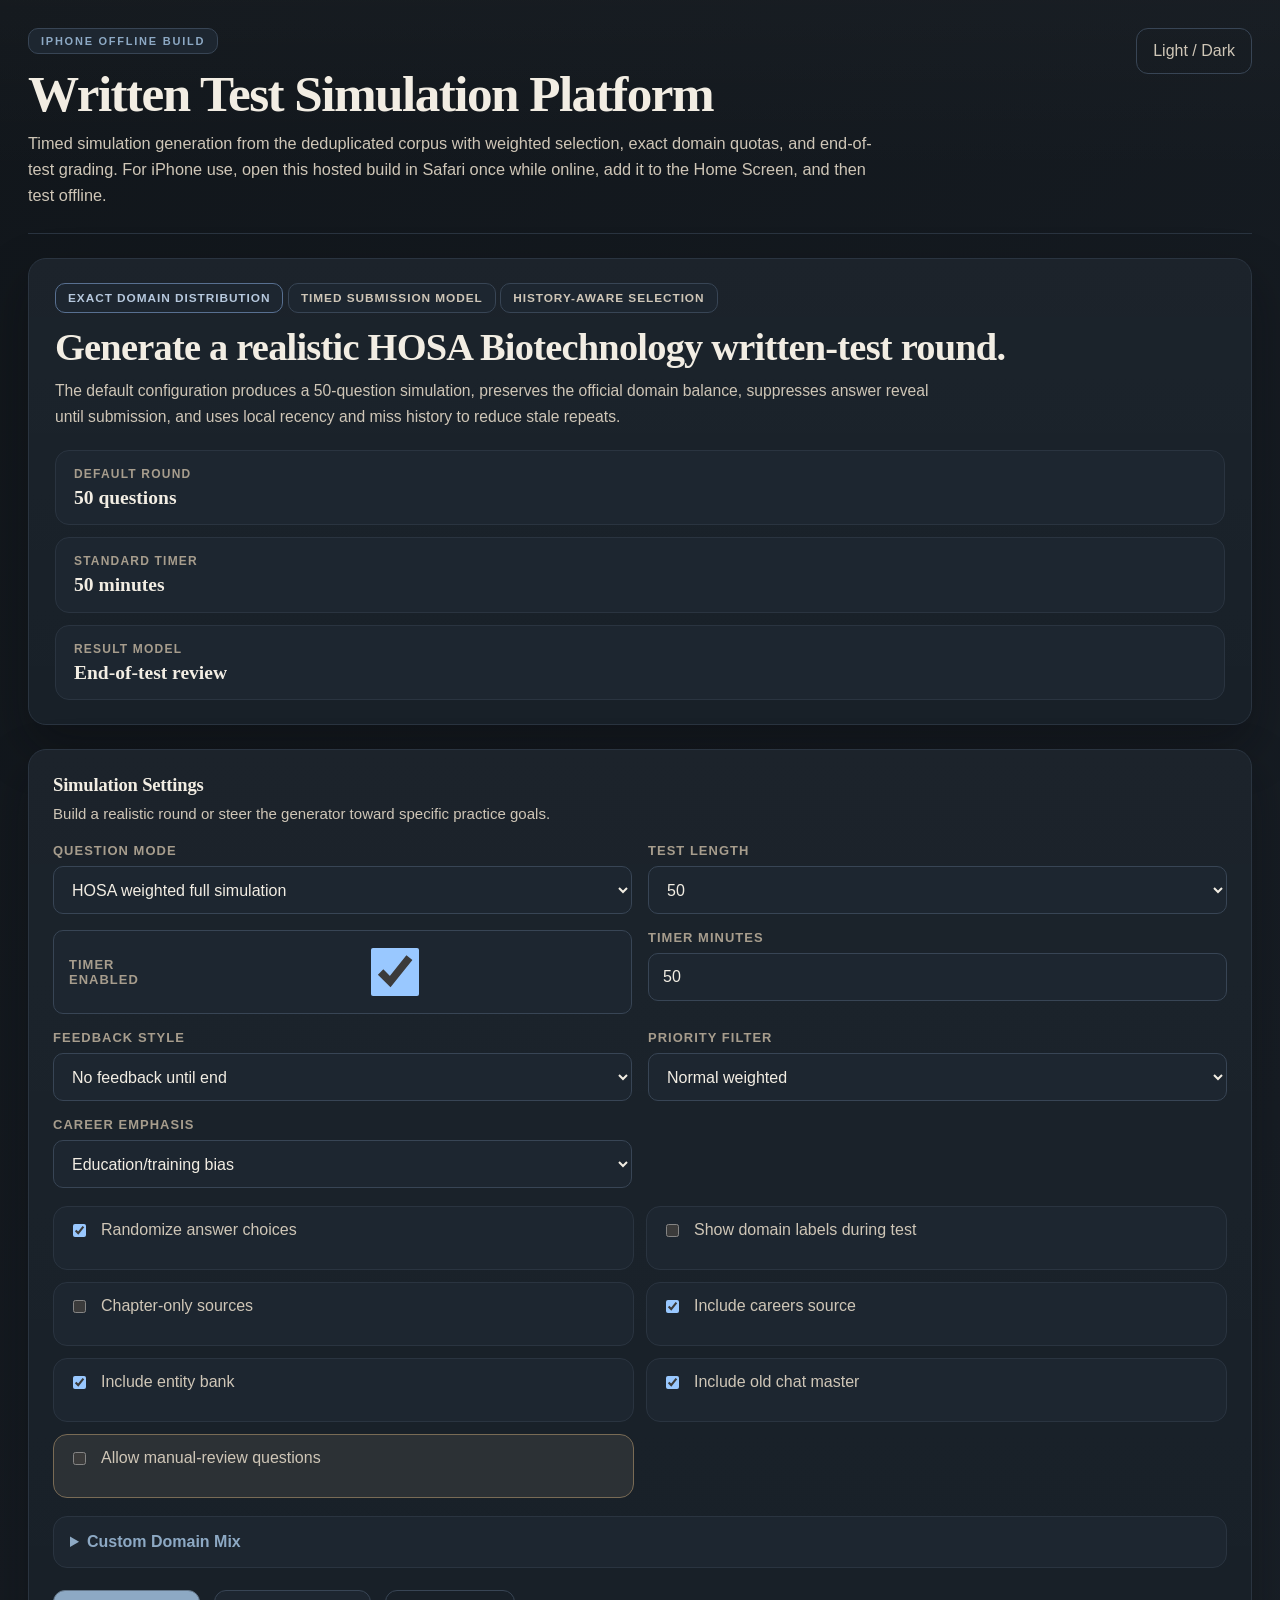
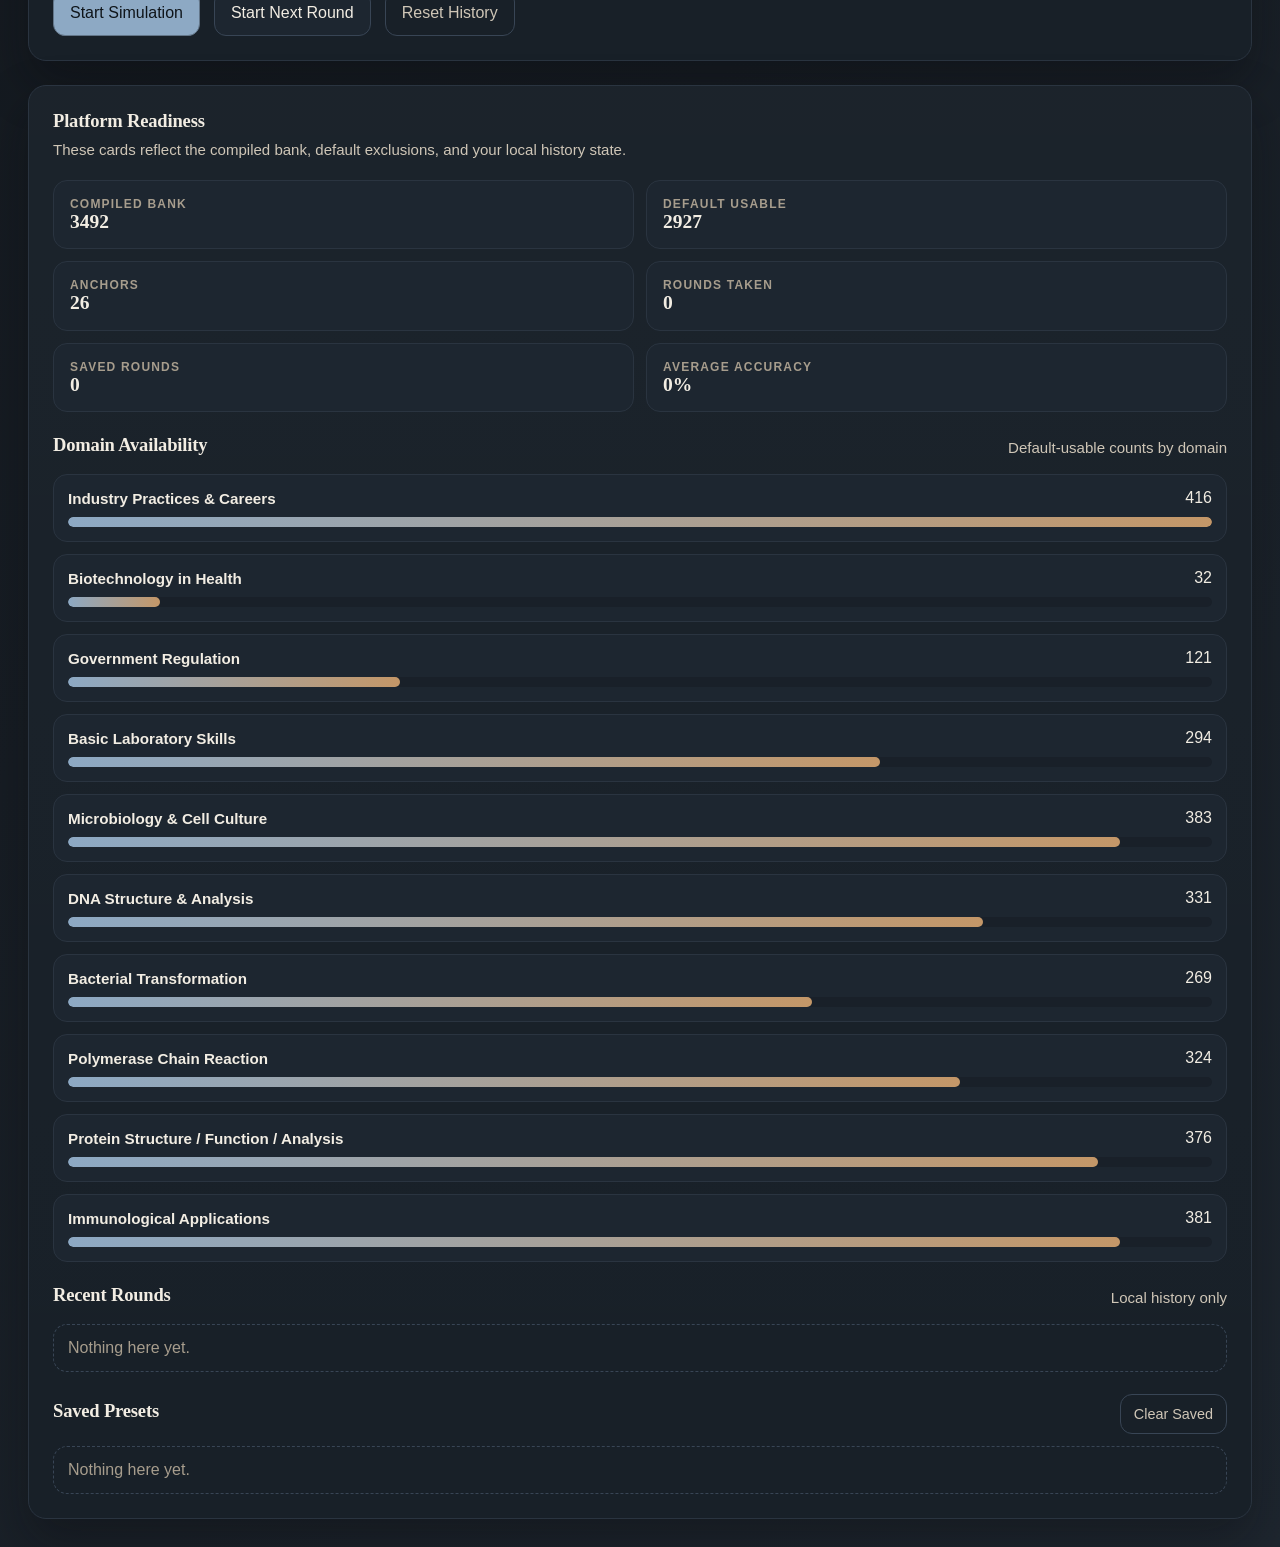
==== index.html @ 0fb9fa82 "Add files via upload" ====
<!DOCTYPE html>
<html lang="en">
<head>
  <meta charset="UTF-8">
  <meta name="viewport" content="width=device-width, initial-scale=1.0">
  <title>HOSA Biotechnology Simulation Platform</title>
  <meta name="theme-color" content="#355778">
  <meta name="apple-mobile-web-app-capable" content="yes">
  <meta name="apple-mobile-web-app-status-bar-style" content="default">
  <meta name="apple-mobile-web-app-title" content="HOSA Biotech">
  <meta name="mobile-web-app-capable" content="yes">
  <link rel="manifest" href="manifest.webmanifest">
  <link rel="apple-touch-icon" sizes="180x180" href="icons/apple-touch-icon-180.png">
  <link rel="icon" type="image/png" sizes="192x192" href="icons/icon-192.png">
  <link rel="stylesheet" href="styles.css">
</head>
<body class="theme-dark">
  <div class="app-shell">
    <header class="topbar">
      <div class="brand-block">
        <span class="eyebrow">iPhone Offline Build</span>
        <h1>Written Test Simulation Platform</h1>
        <p>Timed simulation generation from the deduplicated corpus with weighted selection, exact domain quotas, and end-of-test grading. For iPhone use, open this hosted build in Safari once while online, add it to the Home Screen, and then test offline.</p>
      </div>
      <div class="topbar-actions">
        <button id="themeToggle" class="ghost-button" type="button">Light / Dark</button>
      </div>
    </header>

    <main class="main-layout">
      <section id="setupView" class="view active">
        <div class="hero-band panel">
          <div class="hero-band-main">
            <div class="hero-copy">
              <div>
                <span class="chip chip-primary">Exact Domain Distribution</span>
                <span class="chip chip-secondary">Timed Submission Model</span>
                <span class="chip chip-secondary">History-Aware Selection</span>
              </div>
              <h2>Generate a realistic HOSA Biotechnology written-test round.</h2>
              <p>The default configuration produces a 50-question simulation, preserves the official domain balance, suppresses answer reveal until submission, and uses local recency and miss history to reduce stale repeats.</p>
            </div>

            <div class="hero-summary">
              <div class="hero-summary-card">
                <span class="label">Default round</span>
                <strong>50 questions</strong>
              </div>
              <div class="hero-summary-card">
                <span class="label">Standard timer</span>
                <strong>50 minutes</strong>
              </div>
              <div class="hero-summary-card">
                <span class="label">Result model</span>
                <strong>End-of-test review</strong>
              </div>
            </div>
          </div>
        </div>

        <div class="setup-grid">
          <section class="panel settings-panel">
            <div class="panel-head">
              <h3>Simulation Settings</h3>
              <p>Build a realistic round or steer the generator toward specific practice goals.</p>
            </div>

            <div class="form-grid">
              <label class="field">
                <span>Question Mode</span>
                <select id="modeSelect">
                  <option value="hosa_weighted_full_simulation">HOSA weighted full simulation</option>
                  <option value="high_yield_only">High-yield only</option>
                  <option value="fresh_questions_only">Fresh questions only</option>
                  <option value="missed_questions">Missed questions</option>
                  <option value="weak_domains">Weak domains</option>
                  <option value="custom_domain_mix">Custom domain mix</option>
                  <option value="untimed_review_mode">Untimed review mode</option>
                </select>
              </label>

              <label class="field">
                <span>Test Length</span>
                <select id="lengthSelect">
                  <option value="25">25</option>
                  <option value="50" selected>50</option>
                  <option value="75">75</option>
                  <option value="100">100</option>
                  <option value="custom">Custom</option>
                </select>
              </label>

              <label class="field hidden" id="customLengthField">
                <span>Custom Question Count</span>
                <input id="customLengthInput" type="number" min="5" max="200" value="60">
              </label>

              <label class="field toggle-field">
                <span>Timer Enabled</span>
                <input id="timerEnabledToggle" type="checkbox" checked>
              </label>

              <label class="field">
                <span>Timer Minutes</span>
                <input id="timerMinutesInput" type="number" min="1" max="240" value="50">
              </label>

              <label class="field">
                <span>Feedback Style</span>
                <select id="feedbackModeSelect">
                  <option value="deferred_end_only" selected>No feedback until end</option>
                  <option value="immediate_review">Show answer immediately</option>
                </select>
              </label>

              <label class="field">
                <span>Priority Filter</span>
                <select id="priorityModeSelect">
                  <option value="normal_weighted" selected>Normal weighted</option>
                  <option value="gold_high_only">Gold / high-yield only</option>
                  <option value="exclude_low">Exclude low priority</option>
                  <option value="include_low">Include low priority</option>
                </select>
              </label>

              <label class="field">
                <span>Career Emphasis</span>
                <select id="careerBiasSelect">
                  <option value="education_training_bias" selected>Education/training bias</option>
                  <option value="technician_task_bias">Technician-task bias</option>
                  <option value="normal">Normal</option>
                  <option value="exclude_careers">Exclude careers source</option>
                </select>
              </label>
            </div>

            <div class="toggle-grid">
              <label class="toggle-card">
                <input id="answerRandomizationToggle" type="checkbox" checked>
                <span>Randomize answer choices</span>
              </label>
              <label class="toggle-card">
                <input id="showDomainToggle" type="checkbox">
                <span>Show domain labels during test</span>
              </label>
              <label class="toggle-card">
                <input id="chapterOnlyToggle" type="checkbox">
                <span>Chapter-only sources</span>
              </label>
              <label class="toggle-card">
                <input id="includeCareersToggle" type="checkbox" checked>
                <span>Include careers source</span>
              </label>
              <label class="toggle-card">
                <input id="includeEntityToggle" type="checkbox" checked>
                <span>Include entity bank</span>
              </label>
              <label class="toggle-card">
                <input id="includeOldChatToggle" type="checkbox" checked>
                <span>Include old chat master</span>
              </label>
              <label class="toggle-card warning-toggle">
                <input id="includeManualReviewToggle" type="checkbox">
                <span>Allow manual-review questions</span>
              </label>
            </div>

            <details class="custom-domain-panel" id="customDomainPanel">
              <summary>Custom Domain Mix</summary>
              <p>When custom domain mix is selected, these counts must sum to the chosen test length.</p>
              <div class="custom-domain-grid" id="customDomainGrid"></div>
            </details>

            <div id="setupWarnings" class="inline-warnings hidden"></div>

            <div class="action-row">
              <button id="startSimulationBtn" class="primary-button" type="button">Start Simulation</button>
              <button id="startNextRoundBtn" class="secondary-button" type="button">Start Next Round</button>
              <button id="resetHistoryBtn" class="ghost-button" type="button">Reset History</button>
            </div>
          </section>

          <section class="panel insights-panel">
            <div class="panel-head">
              <h3>Platform Readiness</h3>
              <p>These cards reflect the compiled bank, default exclusions, and your local history state.</p>
            </div>

            <div class="stats-grid" id="overviewStats"></div>

            <div class="panel-subsection">
              <div class="subsection-head">
                <h4>Domain Availability</h4>
                <span id="domainAvailabilityCaption" class="caption"></span>
              </div>
              <div id="domainBars" class="domain-bars"></div>
            </div>

            <div class="panel-subsection">
              <div class="subsection-head">
                <h4>Recent Rounds</h4>
                <span class="caption">Local history only</span>
              </div>
              <div id="recentRoundsList" class="stack-list muted-empty"></div>
            </div>

            <div class="panel-subsection">
              <div class="subsection-head">
                <h4>Saved Presets</h4>
                <div class="subsection-actions">
                  <button id="clearSavedRoundsBtn" class="ghost-button small-button" type="button">Clear Saved</button>
                </div>
              </div>
              <div id="savedRoundsList" class="stack-list muted-empty"></div>
            </div>
          </section>
        </div>
      </section>

      <section id="testView" class="view hidden">
        <div id="testLayout" class="test-layout">
          <aside id="navigatorPanel" class="panel navigator-panel">
            <div class="navigator-head">
              <span id="testModeChip" class="chip chip-primary">Simulation</span>
              <h3 id="roundTitle">Round</h3>
              <p id="roundMeta" class="muted-text"></p>
            </div>

            <div class="stat-tiles">
              <div class="stat-tile">
                <span class="tile-label">Progress</span>
                <strong id="progressCount">0 / 0</strong>
              </div>
              <div class="stat-tile">
                <span class="tile-label">Answered</span>
                <strong id="answeredCount">0</strong>
              </div>
              <div class="stat-tile">
                <span class="tile-label">Flagged</span>
                <strong id="flaggedCount">0</strong>
              </div>
              <div class="stat-tile">
                <span class="tile-label">Timer</span>
                <strong id="timerDisplay">--:--</strong>
              </div>
            </div>

            <div class="progress-track">
              <div id="progressFill" class="progress-fill"></div>
            </div>

            <div id="generationWarnings" class="inline-warnings hidden"></div>

            <div id="questionGrid" class="question-grid"></div>

            <div class="action-column">
              <button id="submitTestBtn" class="primary-button" type="button">Submit Test</button>
              <button id="abandonTestBtn" class="ghost-button" type="button">Return to Setup</button>
            </div>
          </aside>

          <section class="question-stage">
            <div class="panel stage-head">
              <div class="stage-head-left">
                <span id="questionCounterChip" class="chip chip-secondary">Question 1</span>
                <span id="domainChip" class="chip chip-muted hidden">Domain</span>
                <span id="priorityChip" class="chip chip-muted">Priority</span>
              </div>
              <div class="stage-head-right">
                <span id="sourceChip" class="chip chip-muted">Source</span>
                <button id="toggleNavigatorBtn" class="ghost-button small-button" type="button">Hide Navigation</button>
              </div>
            </div>

            <div class="panel question-card">
              <div class="question-card-head">
                <h2 id="questionText">Question text</h2>
                <button id="flagQuestionBtn" class="ghost-button small-button" type="button">Flag for Review</button>
              </div>
              <div id="questionMetaLine" class="question-meta-line"></div>
              <div id="choiceList" class="choice-list"></div>
              <div id="immediateFeedbackBox" class="feedback-box hidden"></div>
            </div>

            <div class="panel stage-footer">
              <div class="footer-left">
                <button id="previousQuestionBtn" class="secondary-button" type="button">Previous</button>
                <button id="nextQuestionBtn" class="secondary-button" type="button">Next</button>
              </div>
              <div class="footer-right">
                <button id="jumpUnansweredBtn" class="ghost-button" type="button">Jump to Unanswered</button>
              </div>
            </div>
          </section>
        </div>
      </section>

      <section id="resultsView" class="view hidden">
        <div class="panel results-hero">
          <div class="results-hero-left">
            <span id="resultsModeChip" class="chip chip-primary">Results</span>
            <h2 id="resultsHeadline">Simulation Complete</h2>
            <p id="resultsSummaryText" class="muted-text"></p>
          </div>
          <div class="results-score-block">
            <div class="score-ring">
              <strong id="scorePercent">0%</strong>
              <span id="scoreRaw">0 / 0</span>
            </div>
          </div>
        </div>

        <div class="results-grid">
          <section class="panel">
            <div class="panel-head">
              <h3>Performance Snapshot</h3>
            </div>
            <div class="stats-grid" id="resultsStats"></div>
          </section>

          <section class="panel">
            <div class="panel-head">
              <h3>Domain Performance</h3>
            </div>
            <div id="resultsDomainBars" class="domain-bars"></div>
          </section>
        </div>

        <section class="panel action-panel">
          <div class="action-row">
            <button id="retryMissedBtn" class="primary-button" type="button">Retry Missed Questions</button>
            <button id="newSimulationBtn" class="secondary-button" type="button">Generate New Test</button>
            <button id="saveRoundBtn" class="secondary-button" type="button">Save This Round</button>
            <button id="exportJsonBtn" class="ghost-button" type="button">Export JSON</button>
            <button id="exportTextBtn" class="ghost-button" type="button">Export Text</button>
          </div>
        </section>

        <section class="panel">
          <div class="panel-head">
            <h3>Review</h3>
            <p>Missed, flagged, and source-backed explanations are shown only after submission.</p>
          </div>
          <div id="reviewList" class="review-list"></div>
        </section>
      </section>
    </main>
  </div>

  <script src="question_bank_compiled.js"></script>
  <script src="question_loader.js"></script>
  <script src="app.js"></script>
</body>
</html>
---- styles.css ----
:root {
  color-scheme: dark;
  --font-ui: "Trebuchet MS", "Segoe UI", Tahoma, sans-serif;
  --font-heading: "Iowan Old Style", "Palatino Linotype", "Book Antiqua", Georgia, serif;
  --bg-0: #11161b;
  --bg-1: #171d24;
  --bg-2: #1e262f;
  --panel: #182028;
  --panel-alt: #1d2630;
  --panel-strong: #12181f;
  --line-soft: #2a3440;
  --line-med: #384555;
  --line-strong: #587091;
  --text-main: #f2ede3;
  --text-soft: #cfc6b7;
  --text-muted: #a79d8d;
  --text-faint: #7f7880;
  --accent: #8da9c4;
  --accent-2: #b6c8dd;
  --accent-3: #c49768;
  --success: #8ead90;
  --warning: #c8a16a;
  --danger: #c68484;
  --shadow: 0 22px 48px rgba(8, 10, 13, 0.34);
  --radius-lg: 18px;
  --radius-md: 14px;
  --radius-sm: 10px;
}

body.theme-light {
  color-scheme: light;
  --bg-0: #ece6da;
  --bg-1: #f5f0e6;
  --bg-2: #ddd3c4;
  --panel: #fbf7f0;
  --panel-alt: #f1ebdf;
  --panel-strong: #ffffff;
  --line-soft: #d3c6b6;
  --line-med: #bea88f;
  --line-strong: #6c86a4;
  --text-main: #1c2229;
  --text-soft: #514a44;
  --text-muted: #70675f;
  --text-faint: #8c8479;
  --accent: #355778;
  --accent-2: #58779b;
  --accent-3: #8b5d34;
  --success: #527458;
  --warning: #9b692f;
  --danger: #975050;
  --shadow: 0 18px 34px rgba(57, 44, 28, 0.08);
}

* {
  box-sizing: border-box;
}

html,
body {
  margin: 0;
  min-height: 100%;
}

body {
  min-height: 100vh;
  font-family: var(--font-ui);
  color: var(--text-main);
  background:
    linear-gradient(180deg, rgba(255, 255, 255, 0.02), transparent 180px),
    linear-gradient(135deg, var(--bg-0) 0%, var(--bg-1) 54%, var(--bg-2) 100%);
}

h1,
h2,
h3,
h4 {
  font-family: var(--font-heading);
  font-weight: 700;
}

button,
input,
select,
textarea {
  font: inherit;
}

button {
  cursor: pointer;
}

button:focus-visible,
input:focus-visible,
select:focus-visible,
summary:focus-visible {
  outline: 2px solid var(--accent);
  outline-offset: 2px;
}

.app-shell {
  max-width: 1660px;
  min-height: 100vh;
  margin: 0 auto;
  padding: 28px;
}

.topbar,
.main-layout {
  position: relative;
}

.topbar {
  display: flex;
  justify-content: space-between;
  gap: 24px;
  align-items: flex-start;
  padding-bottom: 24px;
  margin-bottom: 24px;
  border-bottom: 1px solid var(--line-soft);
}

.brand-block {
  max-width: 940px;
}

.eyebrow {
  display: inline-flex;
  align-items: center;
  padding: 6px 12px;
  border-radius: 10px;
  border: 1px solid var(--line-med);
  background: var(--panel-alt);
  color: var(--accent);
  font-size: 11px;
  font-weight: 700;
  letter-spacing: 0.16em;
  text-transform: uppercase;
}

.topbar h1 {
  margin: 14px 0 10px;
  font-size: clamp(2.2rem, 4vw, 3.4rem);
  letter-spacing: -0.03em;
  line-height: 1.02;
}

.topbar p {
  max-width: 860px;
  margin: 0;
  color: var(--text-soft);
  font-size: 1.02rem;
  line-height: 1.6;
}

.topbar-actions {
  display: flex;
  align-items: flex-start;
  gap: 12px;
}

.main-layout {
  display: block;
}

.view.hidden {
  display: none;
}

.panel {
  background: linear-gradient(180deg, rgba(255, 255, 255, 0.015), rgba(255, 255, 255, 0)),
    var(--panel);
  border: 1px solid var(--line-soft);
  border-radius: var(--radius-lg);
  box-shadow: var(--shadow);
}

.hero-band {
  padding: 24px 26px;
  margin-bottom: 24px;
}

.hero-band-main {
  display: grid;
  grid-template-columns: minmax(0, 1.4fr) minmax(260px, 0.8fr);
  gap: 20px;
  align-items: stretch;
}

.hero-copy h2 {
  margin: 14px 0 10px;
  font-size: clamp(1.75rem, 3vw, 2.5rem);
  line-height: 1.08;
  letter-spacing: -0.02em;
}

.hero-copy p,
.panel-head p,
.muted-text,
.caption,
.question-meta-line,
.review-meta,
.review-block {
  color: var(--text-soft);
}

.hero-copy p {
  margin: 0;
  max-width: 880px;
  font-size: 0.98rem;
  line-height: 1.65;
}

.hero-summary {
  display: grid;
  gap: 12px;
}

.hero-summary-card {
  display: grid;
  gap: 6px;
  align-content: center;
  padding: 16px 18px;
  border: 1px solid var(--line-soft);
  border-radius: var(--radius-md);
  background: var(--panel-alt);
}

.hero-summary-card .label,
.stat-card .label,
.stat-tile .tile-label {
  display: block;
  font-size: 0.75rem;
  font-weight: 700;
  letter-spacing: 0.1em;
  text-transform: uppercase;
  color: var(--text-muted);
}

.hero-summary-card strong,
.stat-card strong,
.stat-tile strong {
  display: block;
  font-family: var(--font-heading);
  font-size: 1.22rem;
  line-height: 1.1;
}

.setup-grid,
.results-grid {
  display: grid;
  grid-template-columns: minmax(0, 1.15fr) minmax(0, 0.85fr);
  gap: 24px;
}

.settings-panel,
.insights-panel,
.action-panel,
.navigator-panel,
.question-stage,
.results-hero {
  padding: 24px;
}

.panel-head {
  margin-bottom: 18px;
}

.panel-head h3,
.subsection-head h4 {
  margin: 0 0 6px;
  font-size: 1.16rem;
  letter-spacing: -0.01em;
}

.panel-head p,
.subsection-head .caption {
  margin: 0;
  font-size: 0.94rem;
  line-height: 1.55;
}

.form-grid {
  display: grid;
  grid-template-columns: repeat(2, minmax(0, 1fr));
  gap: 16px;
}

.field {
  display: flex;
  flex-direction: column;
  gap: 8px;
}

.field span {
  font-size: 0.81rem;
  font-weight: 700;
  letter-spacing: 0.08em;
  text-transform: uppercase;
  color: var(--text-muted);
}

.field input,
.field select,
.custom-domain-grid input {
  width: 100%;
  min-height: 48px;
  padding: 12px 14px;
  border-radius: var(--radius-sm);
  border: 1px solid var(--line-med);
  background: var(--panel-alt);
  color: var(--text-main);
}

.toggle-field {
  flex-direction: row;
  justify-content: space-between;
  align-items: center;
  padding: 14px 15px;
  border-radius: var(--radius-sm);
  border: 1px solid var(--line-med);
  background: var(--panel-alt);
}

.toggle-grid {
  display: grid;
  grid-template-columns: repeat(2, minmax(0, 1fr));
  gap: 12px;
  margin-top: 18px;
}

.toggle-card {
  display: flex;
  gap: 12px;
  align-items: flex-start;
  min-height: 64px;
  padding: 14px 15px;
  border-radius: var(--radius-md);
  border: 1px solid var(--line-soft);
  background: var(--panel-alt);
  color: var(--text-soft);
}

.warning-toggle {
  border-color: color-mix(in srgb, var(--warning) 50%, var(--line-soft));
  background: color-mix(in srgb, var(--warning) 9%, var(--panel-alt));
}

.custom-domain-panel {
  margin-top: 18px;
  padding: 16px;
  border-radius: var(--radius-md);
  border: 1px solid var(--line-soft);
  background: var(--panel-alt);
}

.custom-domain-panel summary {
  cursor: pointer;
  font-weight: 700;
  color: var(--accent);
}

.custom-domain-panel p {
  margin: 12px 0 16px;
  color: var(--text-soft);
}

.custom-domain-grid {
  display: grid;
  grid-template-columns: repeat(2, minmax(0, 1fr));
  gap: 12px;
}

.custom-domain-input {
  display: flex;
  flex-direction: column;
  gap: 8px;
}

.custom-domain-input label {
  font-size: 0.82rem;
  font-weight: 700;
  letter-spacing: 0.06em;
  text-transform: uppercase;
  color: var(--text-muted);
}

.hidden {
  display: none !important;
}

.action-row,
.subsection-actions,
.footer-left,
.footer-right {
  display: flex;
  flex-wrap: wrap;
  align-items: center;
  gap: 14px;
}

.action-row {
  margin-top: 22px;
}

.primary-button,
.secondary-button,
.ghost-button {
  min-height: 46px;
  padding: 12px 16px;
  border-radius: 12px;
  border: 1px solid transparent;
  transition: background 140ms ease, border-color 140ms ease, color 140ms ease, transform 140ms ease;
}

.primary-button:hover,
.secondary-button:hover,
.ghost-button:hover {
  transform: translateY(-1px);
}

.primary-button {
  background: var(--accent);
  color: #0f151a;
  border-color: color-mix(in srgb, var(--accent) 70%, black);
}

.secondary-button {
  background: var(--panel-alt);
  color: var(--text-main);
  border-color: var(--line-med);
}

.ghost-button {
  background: transparent;
  color: var(--text-soft);
  border-color: var(--line-med);
}

.small-button {
  min-height: 40px;
  padding: 9px 13px;
  font-size: 0.9rem;
}

.chip {
  display: inline-flex;
  align-items: center;
  gap: 8px;
  padding: 7px 12px;
  border-radius: 10px;
  border: 1px solid var(--line-med);
  background: var(--panel-alt);
  font-size: 0.74rem;
  font-weight: 700;
  letter-spacing: 0.08em;
  text-transform: uppercase;
}

.chip-primary {
  color: var(--accent-2);
  border-color: var(--line-strong);
}

.chip-secondary {
  color: var(--text-soft);
}

.chip-muted {
  color: var(--text-muted);
}

.stats-grid {
  display: grid;
  grid-template-columns: repeat(2, minmax(0, 1fr));
  gap: 12px;
}

.stat-card,
.stat-tile {
  border-radius: var(--radius-md);
  padding: 16px;
  border: 1px solid var(--line-soft);
  background: var(--panel-alt);
}

.panel-subsection {
  margin-top: 22px;
}

.subsection-head {
  display: flex;
  justify-content: space-between;
  gap: 12px;
  align-items: center;
  margin-bottom: 12px;
}

.domain-bars {
  display: grid;
  gap: 12px;
}

.domain-bar {
  padding: 14px;
  border-radius: var(--radius-md);
  border: 1px solid var(--line-soft);
  background: var(--panel-alt);
}

.domain-bar-top {
  display: flex;
  justify-content: space-between;
  gap: 12px;
  align-items: center;
  margin-bottom: 10px;
}

.domain-bar-top strong {
  font-size: 0.95rem;
}

.domain-bar-track,
.progress-track {
  height: 10px;
  border-radius: 999px;
  background: color-mix(in srgb, var(--panel-strong) 70%, var(--line-soft));
  overflow: hidden;
}

.domain-bar-fill,
.progress-fill {
  height: 100%;
  border-radius: 999px;
  background: linear-gradient(90deg, var(--accent), var(--accent-3));
}

.stack-list {
  display: grid;
  gap: 10px;
}

.stack-item {
  padding: 14px;
  border-radius: var(--radius-md);
  border: 1px solid var(--line-soft);
  background: var(--panel-alt);
}

.stack-item strong {
  display: block;
  margin-bottom: 6px;
}

.muted-empty:empty::before {
  content: "Nothing here yet.";
  display: block;
  padding: 14px;
  border-radius: var(--radius-md);
  border: 1px dashed var(--line-med);
  color: var(--text-muted);
}

.test-layout {
  display: grid;
  grid-template-columns: 320px minmax(0, 1fr);
  gap: 22px;
  align-items: start;
}

.test-layout.nav-collapsed {
  grid-template-columns: minmax(0, 1fr);
}

.test-layout.nav-collapsed .navigator-panel {
  display: none;
}

.navigator-panel {
  display: grid;
  gap: 18px;
  align-self: start;
  position: sticky;
  top: 20px;
  max-height: calc(100vh - 40px);
  overflow: auto;
}

.navigator-head h3,
.question-card-head h2,
.results-hero h2 {
  margin: 12px 0 8px;
}

.navigator-head h3 {
  font-size: 1.72rem;
  letter-spacing: -0.02em;
}

.stat-tiles {
  display: grid;
  grid-template-columns: repeat(2, minmax(0, 1fr));
  gap: 12px;
  margin-top: 16px;
}

.progress-track {
  margin: 6px 0 4px;
}

.progress-fill {
  width: 0%;
  transition: width 180ms ease;
}

.question-grid {
  display: grid;
  grid-template-columns: repeat(5, minmax(0, 1fr));
  gap: 10px;
  margin: 0;
}

.grid-button {
  min-height: 46px;
  padding: 10px 0;
  border-radius: 12px;
  border: 1px solid var(--line-soft);
  background: var(--panel-alt);
  color: var(--text-main);
  font-weight: 700;
}

.grid-button.current {
  border-color: var(--line-strong);
  background: color-mix(in srgb, var(--accent) 18%, var(--panel-alt));
}

.grid-button.answered {
  border-color: color-mix(in srgb, var(--success) 45%, var(--line-soft));
  background: color-mix(in srgb, var(--success) 12%, var(--panel-alt));
}

.grid-button.flagged {
  box-shadow: inset 0 0 0 2px color-mix(in srgb, var(--warning) 70%, transparent);
}

.action-column {
  display: grid;
  gap: 12px;
}

.action-column button {
  width: 100%;
}

.question-stage {
  display: grid;
  gap: 14px;
  align-content: start;
  grid-auto-rows: max-content;
  padding: 0;
  background: transparent;
  border: 0;
  box-shadow: none;
}

.stage-head,
.stage-footer,
.question-card {
  padding: 18px 20px;
}

.stage-head,
.stage-footer,
.question-card,
.results-hero {
  background: linear-gradient(180deg, rgba(255, 255, 255, 0.015), rgba(255, 255, 255, 0)),
    var(--panel);
  border: 1px solid var(--line-soft);
  border-radius: var(--radius-lg);
  box-shadow: var(--shadow);
}

.stage-head,
.question-card-head {
  display: flex;
  justify-content: space-between;
  gap: 14px;
  align-items: flex-start;
}

.stage-head {
  align-items: center;
  min-height: 68px;
}

.stage-head-left,
.stage-head-right {
  display: flex;
  gap: 10px;
  flex-wrap: wrap;
  align-items: center;
}

.stage-head-right {
  justify-content: flex-end;
  margin-left: auto;
}

.question-card {
  padding: 22px 22px 20px;
}

.question-card-head {
  align-items: flex-start;
}

.question-card-head .ghost-button {
  flex: 0 0 auto;
  white-space: nowrap;
}

.question-card-head h2 {
  flex: 1 1 auto;
  max-width: none;
  font-size: clamp(1.75rem, 2.8vw, 2.55rem);
  line-height: 1.08;
  letter-spacing: -0.03em;
}

.question-meta-line {
  margin-top: 2px;
  font-size: 0.92rem;
}

.choice-list {
  display: grid;
  gap: 12px;
  margin-top: 18px;
}

.choice-button {
  display: flex;
  gap: 14px;
  align-items: flex-start;
  width: 100%;
  min-height: 74px;
  padding: 16px 18px;
  text-align: left;
  border-radius: 14px;
  border: 1px solid var(--line-soft);
  background: var(--panel-alt);
  color: var(--text-main);
}

.choice-button:hover {
  border-color: var(--line-strong);
  background: color-mix(in srgb, var(--panel-alt) 84%, white);
}

.choice-button.selected {
  border-color: var(--line-strong);
  background: color-mix(in srgb, var(--accent) 15%, var(--panel-alt));
}

.choice-button.correct {
  border-color: color-mix(in srgb, var(--success) 55%, var(--line-soft));
  background: color-mix(in srgb, var(--success) 13%, var(--panel-alt));
}

.choice-button.incorrect {
  border-color: color-mix(in srgb, var(--danger) 55%, var(--line-soft));
  background: color-mix(in srgb, var(--danger) 13%, var(--panel-alt));
}

.choice-badge {
  flex: 0 0 auto;
  width: 38px;
  height: 38px;
  border-radius: 50%;
  display: inline-flex;
  align-items: center;
  justify-content: center;
  border: 1px solid var(--line-med);
  background: color-mix(in srgb, var(--accent) 14%, var(--panel-strong));
  color: var(--accent-2);
  font-family: var(--font-heading);
  font-size: 1.2rem;
  font-weight: 700;
}

.choice-copy {
  font-size: 1.04rem;
  line-height: 1.42;
}

.stage-footer {
  display: flex;
  justify-content: space-between;
  align-items: center;
  gap: 16px;
  flex-wrap: wrap;
}

.footer-right {
  margin-left: auto;
}

.feedback-box {
  margin-top: 18px;
  padding: 16px;
  border-radius: var(--radius-md);
  border: 1px solid var(--line-soft);
  background: var(--panel-alt);
}

.feedback-box.correct {
  border-color: color-mix(in srgb, var(--success) 55%, var(--line-soft));
  background: color-mix(in srgb, var(--success) 10%, var(--panel-alt));
}

.feedback-box.incorrect {
  border-color: color-mix(in srgb, var(--danger) 55%, var(--line-soft));
  background: color-mix(in srgb, var(--danger) 10%, var(--panel-alt));
}

.inline-warnings {
  margin-top: 16px;
  display: grid;
  gap: 10px;
}

.warning-card {
  padding: 12px 14px;
  border-radius: var(--radius-md);
  border: 1px solid color-mix(in srgb, var(--warning) 48%, var(--line-soft));
  background: color-mix(in srgb, var(--warning) 10%, var(--panel-alt));
  color: var(--warning);
}

.results-hero {
  display: flex;
  justify-content: space-between;
  gap: 24px;
  align-items: center;
  margin-bottom: 24px;
}

.results-score-block {
  display: flex;
  justify-content: center;
}

.score-ring {
  width: 156px;
  height: 156px;
  border-radius: 50%;
  border: 8px solid color-mix(in srgb, var(--accent) 26%, var(--line-soft));
  display: flex;
  flex-direction: column;
  justify-content: center;
  align-items: center;
  background: radial-gradient(circle, color-mix(in srgb, var(--accent) 14%, transparent), transparent 72%);
}

.score-ring strong {
  font-family: var(--font-heading);
  font-size: 2.15rem;
}

.score-ring span {
  color: var(--text-soft);
}

.review-list {
  display: grid;
  gap: 14px;
}

.review-card {
  padding: 16px;
  border-radius: var(--radius-md);
  border: 1px solid var(--line-soft);
  background: var(--panel-alt);
}

.review-card-head {
  display: flex;
  justify-content: space-between;
  gap: 12px;
  align-items: flex-start;
  margin-bottom: 10px;
}

.review-card-head h4 {
  margin: 0;
  font-size: 1rem;
}

.review-meta,
.review-block {
  font-size: 0.94rem;
  line-height: 1.6;
}

.review-block strong {
  color: var(--text-main);
}

@media (max-width: 1280px) {
  .hero-band-main,
  .setup-grid,
  .results-grid,
  .test-layout {
    grid-template-columns: 1fr;
  }

  .navigator-panel {
    position: static;
  }
}

@media (max-width: 860px) {
  .app-shell {
    padding: 18px;
  }

  .topbar,
  .results-hero,
  .stage-head,
  .question-card-head {
    flex-direction: column;
  }

  .form-grid,
  .toggle-grid,
  .custom-domain-grid,
  .stats-grid,
  .stat-tiles,
  .hero-summary {
    grid-template-columns: 1fr;
  }

  .question-grid {
    grid-template-columns: repeat(4, minmax(0, 1fr));
  }

  .stage-head-right,
  .footer-right {
    margin-left: 0;
  }

  .question-card-head h2 {
    max-width: none;
    font-size: clamp(1.7rem, 6vw, 2.4rem);
  }
}

@media (max-width: 640px) {
  .app-shell {
    padding: 14px;
  }

  .question-grid {
    grid-template-columns: repeat(3, minmax(0, 1fr));
  }

  .choice-button {
    padding: 16px;
  }

  .choice-copy {
    font-size: 1rem;
  }
}
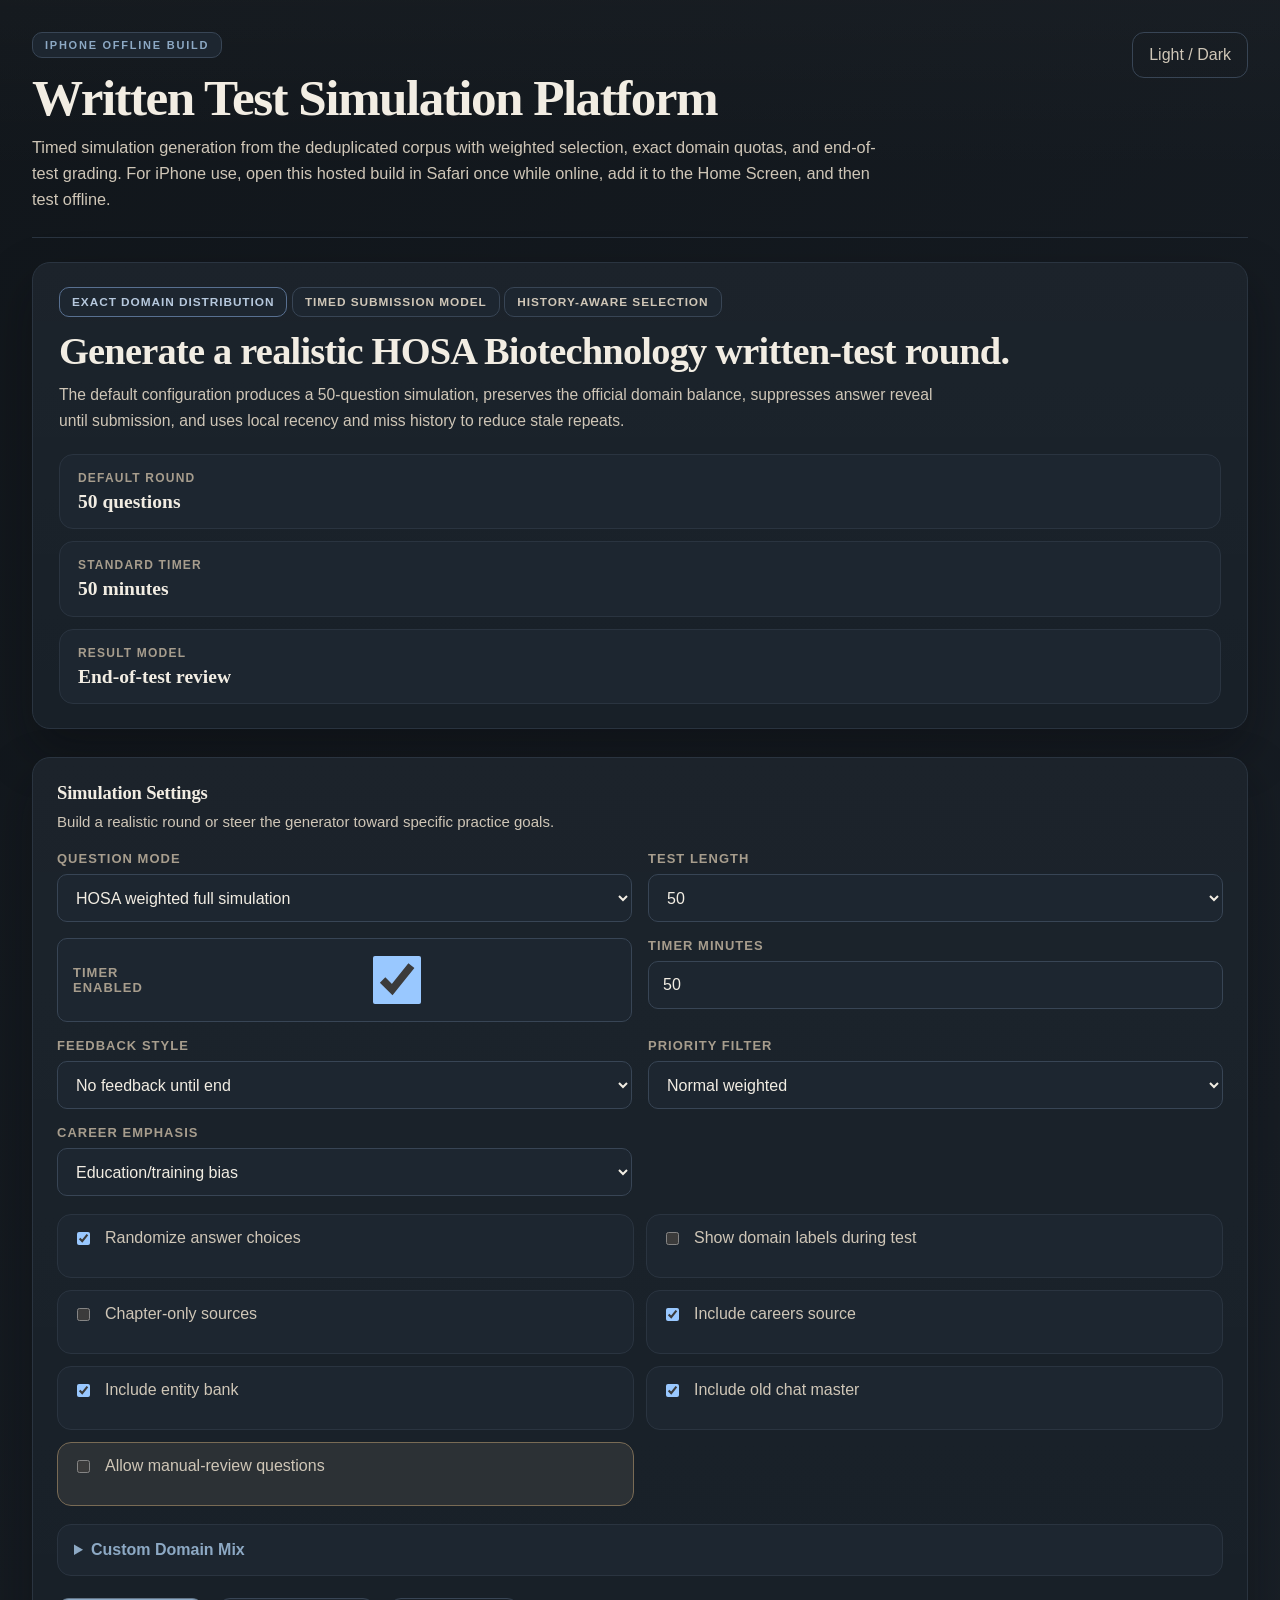
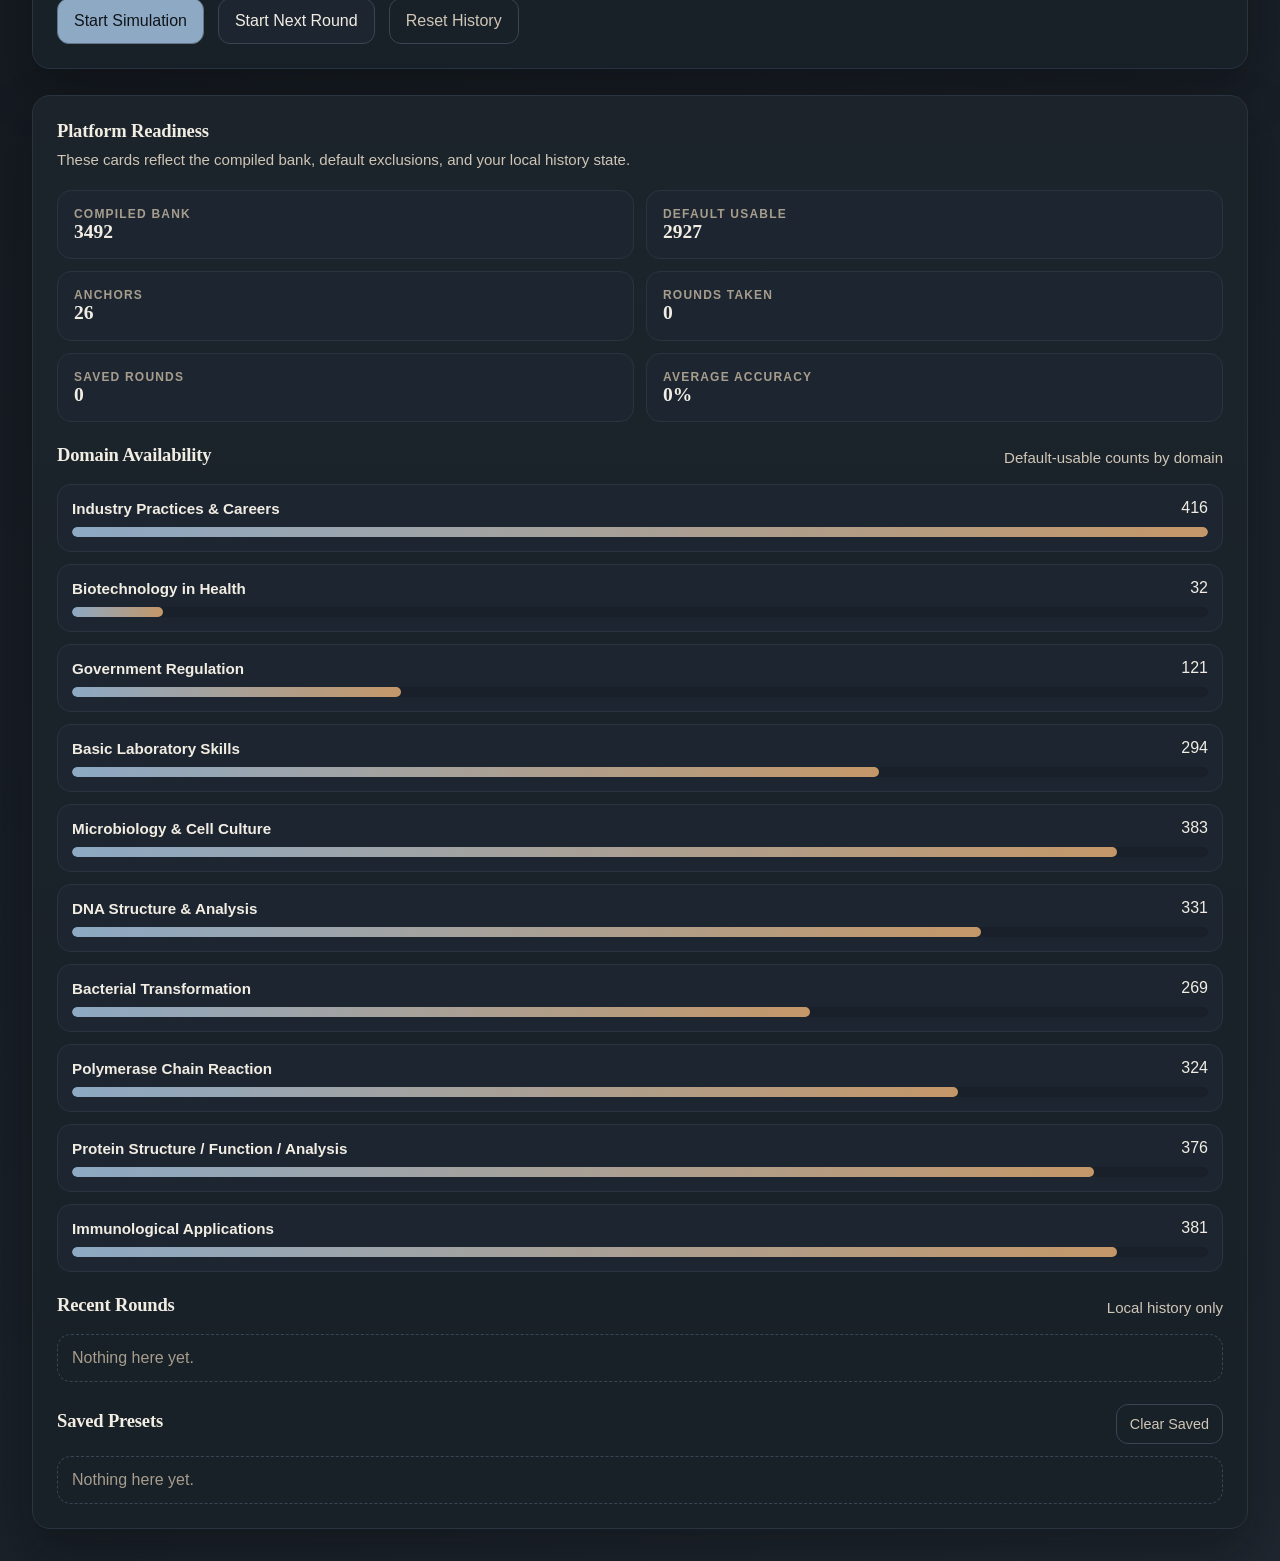
==== commit 45fb7b02: "Add files via upload" ====
--- a/index.html
+++ b/index.html
@@ -275,7 +275,7 @@
             <div class="panel question-card">
               <div class="question-card-head">
                 <h2 id="questionText">Question text</h2>
-                <button id="flagQuestionBtn" class="ghost-button small-button" type="button">Flag for Review</button>
+                <button id="flagQuestionBtn" class="flag-button small-button" type="button">Flag for Review</button>
               </div>
               <div id="questionMetaLine" class="question-meta-line"></div>
               <div id="choiceList" class="choice-list"></div>
@@ -283,11 +283,11 @@
             </div>
 
             <div class="panel stage-footer">
-              <div class="footer-left">
-                <button id="previousQuestionBtn" class="secondary-button" type="button">Previous</button>
-                <button id="nextQuestionBtn" class="secondary-button" type="button">Next</button>
-              </div>
-              <div class="footer-right">
+              <div class="footer-nav-row">
+                <button id="previousQuestionBtn" class="primary-button nav-action-button nav-prev-button" type="button">Previous</button>
+                <button id="nextQuestionBtn" class="primary-button nav-action-button nav-next-button" type="button">Next</button>
+              </div>
+              <div class="footer-utility-row">
                 <button id="jumpUnansweredBtn" class="ghost-button" type="button">Jump to Unanswered</button>
               </div>
             </div>
@@ -347,6 +347,22 @@
     </main>
   </div>
 
+  <div id="submitConfirmModal" class="modal-backdrop hidden" aria-hidden="true">
+    <div class="panel modal-card" role="dialog" aria-modal="true" aria-labelledby="submitConfirmTitle">
+      <div class="modal-head">
+        <h3 id="submitConfirmTitle">Submit Simulation?</h3>
+        <button id="closeSubmitConfirmBtn" class="ghost-button small-button" type="button">Close</button>
+      </div>
+      <p id="submitConfirmSummary" class="muted-text"></p>
+      <div id="submitConfirmCounts" class="modal-count-grid"></div>
+      <div class="modal-actions">
+        <button id="cancelSubmitConfirmBtn" class="ghost-button" type="button">Cancel</button>
+        <button id="jumpFlaggedBtn" class="secondary-button" type="button">Jump to Flagged</button>
+        <button id="confirmSubmitBtn" class="primary-button" type="button">Confirm Submit</button>
+      </div>
+    </div>
+  </div>
+
   <script src="question_bank_compiled.js"></script>
   <script src="question_loader.js"></script>
   <script src="app.js"></script>
--- a/styles.css
+++ b/styles.css
@@ -18,6 +18,8 @@
   --accent: #8da9c4;
   --accent-2: #b6c8dd;
   --accent-3: #c49768;
+  --beige-surface: #d8c3a3;
+  --beige-ink: #21384b;
   --success: #8ead90;
   --warning: #c8a16a;
   --danger: #c68484;
@@ -45,6 +47,8 @@
   --accent: #355778;
   --accent-2: #58779b;
   --accent-3: #8b5d34;
+  --beige-surface: #d5bf9d;
+  --beige-ink: #355778;
   --success: #527458;
   --warning: #9b692f;
   --danger: #975050;
@@ -70,6 +74,10 @@
     linear-gradient(135deg, var(--bg-0) 0%, var(--bg-1) 54%, var(--bg-2) 100%);
 }
 
+body.modal-open {
+  overflow: hidden;
+}
+
 h1,
 h2,
 h3,
@@ -101,7 +109,7 @@
   max-width: 1660px;
   min-height: 100vh;
   margin: 0 auto;
-  padding: 28px;
+  padding: 32px;
 }
 
 .topbar,
@@ -176,7 +184,7 @@
 
 .hero-band {
   padding: 24px 26px;
-  margin-bottom: 24px;
+  margin-bottom: 28px;
 }
 
 .hero-band-main {
@@ -249,7 +257,7 @@
 .results-grid {
   display: grid;
   grid-template-columns: minmax(0, 1.15fr) minmax(0, 0.85fr);
-  gap: 24px;
+  gap: 26px;
 }
 
 .settings-panel,
@@ -412,6 +420,14 @@
   transition: background 140ms ease, border-color 140ms ease, color 140ms ease, transform 140ms ease;
 }
 
+.primary-button:disabled,
+.secondary-button:disabled,
+.ghost-button:disabled {
+  cursor: not-allowed;
+  opacity: 0.5;
+  transform: none;
+}
+
 .primary-button:hover,
 .secondary-button:hover,
 .ghost-button:hover {
@@ -654,7 +670,7 @@
 
 .question-stage {
   display: grid;
-  gap: 14px;
+  gap: 18px;
   align-content: start;
   grid-auto-rows: max-content;
   padding: 0;
@@ -666,7 +682,7 @@
 .stage-head,
 .stage-footer,
 .question-card {
-  padding: 18px 20px;
+  padding: 20px 22px;
 }
 
 .stage-head,
@@ -707,7 +723,7 @@
 }
 
 .question-card {
-  padding: 22px 22px 20px;
+  padding: 26px 24px 22px;
 }
 
 .question-card-head {
@@ -717,6 +733,37 @@
 .question-card-head .ghost-button {
   flex: 0 0 auto;
   white-space: nowrap;
+}
+
+.flag-button {
+  border-radius: 12px;
+  border: 1px solid color-mix(in srgb, var(--line-strong) 60%, var(--line-soft));
+  background: color-mix(in srgb, var(--accent) 28%, var(--panel-alt));
+  color: var(--beige-surface);
+}
+
+.flag-button:hover {
+  background: color-mix(in srgb, var(--accent) 36%, var(--panel-alt));
+  border-color: var(--line-strong);
+}
+
+.flag-button.is-flagged {
+  background: var(--beige-surface);
+  color: var(--beige-ink);
+  border-color: color-mix(in srgb, var(--beige-surface) 70%, var(--line-med));
+}
+
+.flag-button-inner {
+  display: inline-flex;
+  align-items: center;
+  gap: 9px;
+}
+
+.flag-button-icon {
+  width: 17px;
+  height: 17px;
+  display: block;
+  fill: currentColor;
 }
 
 .question-card-head h2 {
@@ -728,8 +775,12 @@
 }
 
 .question-meta-line {
-  margin-top: 2px;
-  font-size: 0.92rem;
+  margin-top: 8px;
+  font-size: 0.75rem;
+  font-weight: 700;
+  letter-spacing: 0.1em;
+  text-transform: uppercase;
+  color: var(--text-muted);
 }
 
 .choice-list {
@@ -794,15 +845,53 @@
 }
 
 .stage-footer {
-  display: flex;
-  justify-content: space-between;
-  align-items: center;
+  display: grid;
   gap: 16px;
-  flex-wrap: wrap;
-}
-
-.footer-right {
-  margin-left: auto;
+}
+
+.footer-nav-row {
+  display: grid;
+  grid-template-columns: minmax(0, 1fr) minmax(0, 1fr);
+  gap: 20px;
+  align-items: stretch;
+}
+
+.footer-utility-row {
+  display: flex;
+  justify-content: flex-start;
+}
+
+.footer-utility-row .ghost-button {
+  min-width: 198px;
+}
+
+.nav-action-button {
+  min-height: 52px;
+  width: 100%;
+  background: var(--beige-surface);
+  color: var(--beige-ink);
+  border-color: color-mix(in srgb, var(--beige-surface) 70%, var(--line-med));
+  box-shadow: 0 10px 26px rgba(0, 0, 0, 0.12);
+}
+
+.nav-action-button:hover {
+  background: color-mix(in srgb, var(--beige-surface) 88%, white);
+}
+
+.nav-action-button.is-edge-disabled {
+  box-shadow: none;
+}
+
+.nav-next-button.is-submit-mode {
+  background: color-mix(in srgb, var(--beige-surface) 80%, var(--accent));
+}
+
+.nav-prev-button {
+  justify-self: start;
+}
+
+.nav-next-button {
+  justify-self: end;
 }
 
 .feedback-box {
@@ -837,6 +926,63 @@
   color: var(--warning);
 }
 
+.modal-backdrop {
+  position: fixed;
+  inset: 0;
+  z-index: 40;
+  display: grid;
+  place-items: center;
+  padding: 22px;
+  background: rgba(8, 10, 14, 0.6);
+  backdrop-filter: blur(8px);
+}
+
+.modal-card {
+  width: min(100%, 560px);
+  padding: 22px;
+}
+
+.modal-head {
+  display: flex;
+  justify-content: space-between;
+  gap: 14px;
+  align-items: flex-start;
+}
+
+.modal-head h3 {
+  margin: 0;
+  font-size: 1.6rem;
+}
+
+.modal-count-grid {
+  display: grid;
+  grid-template-columns: repeat(3, minmax(0, 1fr));
+  gap: 12px;
+  margin-top: 18px;
+}
+
+.modal-count-card {
+  padding: 14px;
+  border-radius: var(--radius-md);
+  border: 1px solid var(--line-soft);
+  background: var(--panel-alt);
+}
+
+.modal-count-card strong {
+  display: block;
+  margin-top: 6px;
+  font-family: var(--font-heading);
+  font-size: 1.35rem;
+}
+
+.modal-actions {
+  display: flex;
+  flex-wrap: wrap;
+  justify-content: flex-end;
+  gap: 12px;
+  margin-top: 20px;
+}
+
 .results-hero {
   display: flex;
   justify-content: space-between;
@@ -921,7 +1067,7 @@
 
 @media (max-width: 860px) {
   .app-shell {
-    padding: 18px;
+    padding: 22px;
   }
 
   .topbar,
@@ -944,31 +1090,88 @@
     grid-template-columns: repeat(4, minmax(0, 1fr));
   }
 
-  .stage-head-right,
-  .footer-right {
-    margin-left: 0;
-  }
-
   .question-card-head h2 {
     max-width: none;
     font-size: clamp(1.7rem, 6vw, 2.4rem);
   }
+
+  .question-stage {
+    gap: 20px;
+  }
+
+  .stage-head,
+  .stage-footer,
+  .question-card,
+  .results-hero {
+    border-radius: 16px;
+  }
+
+  .footer-utility-row {
+    justify-content: stretch;
+  }
+
+  .footer-utility-row .ghost-button {
+    width: 100%;
+  }
 }
 
 @media (max-width: 640px) {
   .app-shell {
-    padding: 14px;
+    padding: 18px;
   }
 
   .question-grid {
     grid-template-columns: repeat(3, minmax(0, 1fr));
   }
 
+  .question-card {
+    padding: 24px 18px 20px;
+  }
+
   .choice-button {
-    padding: 16px;
+    padding: 16px 15px;
   }
 
   .choice-copy {
     font-size: 1rem;
   }
-}
+
+  .question-meta-line {
+    font-size: 0.72rem;
+  }
+
+  .flag-button {
+    width: 100%;
+    justify-content: center;
+  }
+
+  .footer-nav-row {
+    grid-template-columns: minmax(0, 1fr) minmax(0, 1fr);
+    gap: 14px;
+  }
+
+  .nav-action-button {
+    min-height: 56px;
+    font-size: 1rem;
+  }
+
+  .modal-backdrop {
+    padding: 14px;
+  }
+
+  .modal-card {
+    padding: 18px;
+  }
+
+  .modal-count-grid {
+    grid-template-columns: 1fr;
+  }
+
+  .modal-actions {
+    flex-direction: column;
+  }
+
+  .modal-actions button {
+    width: 100%;
+  }
+}
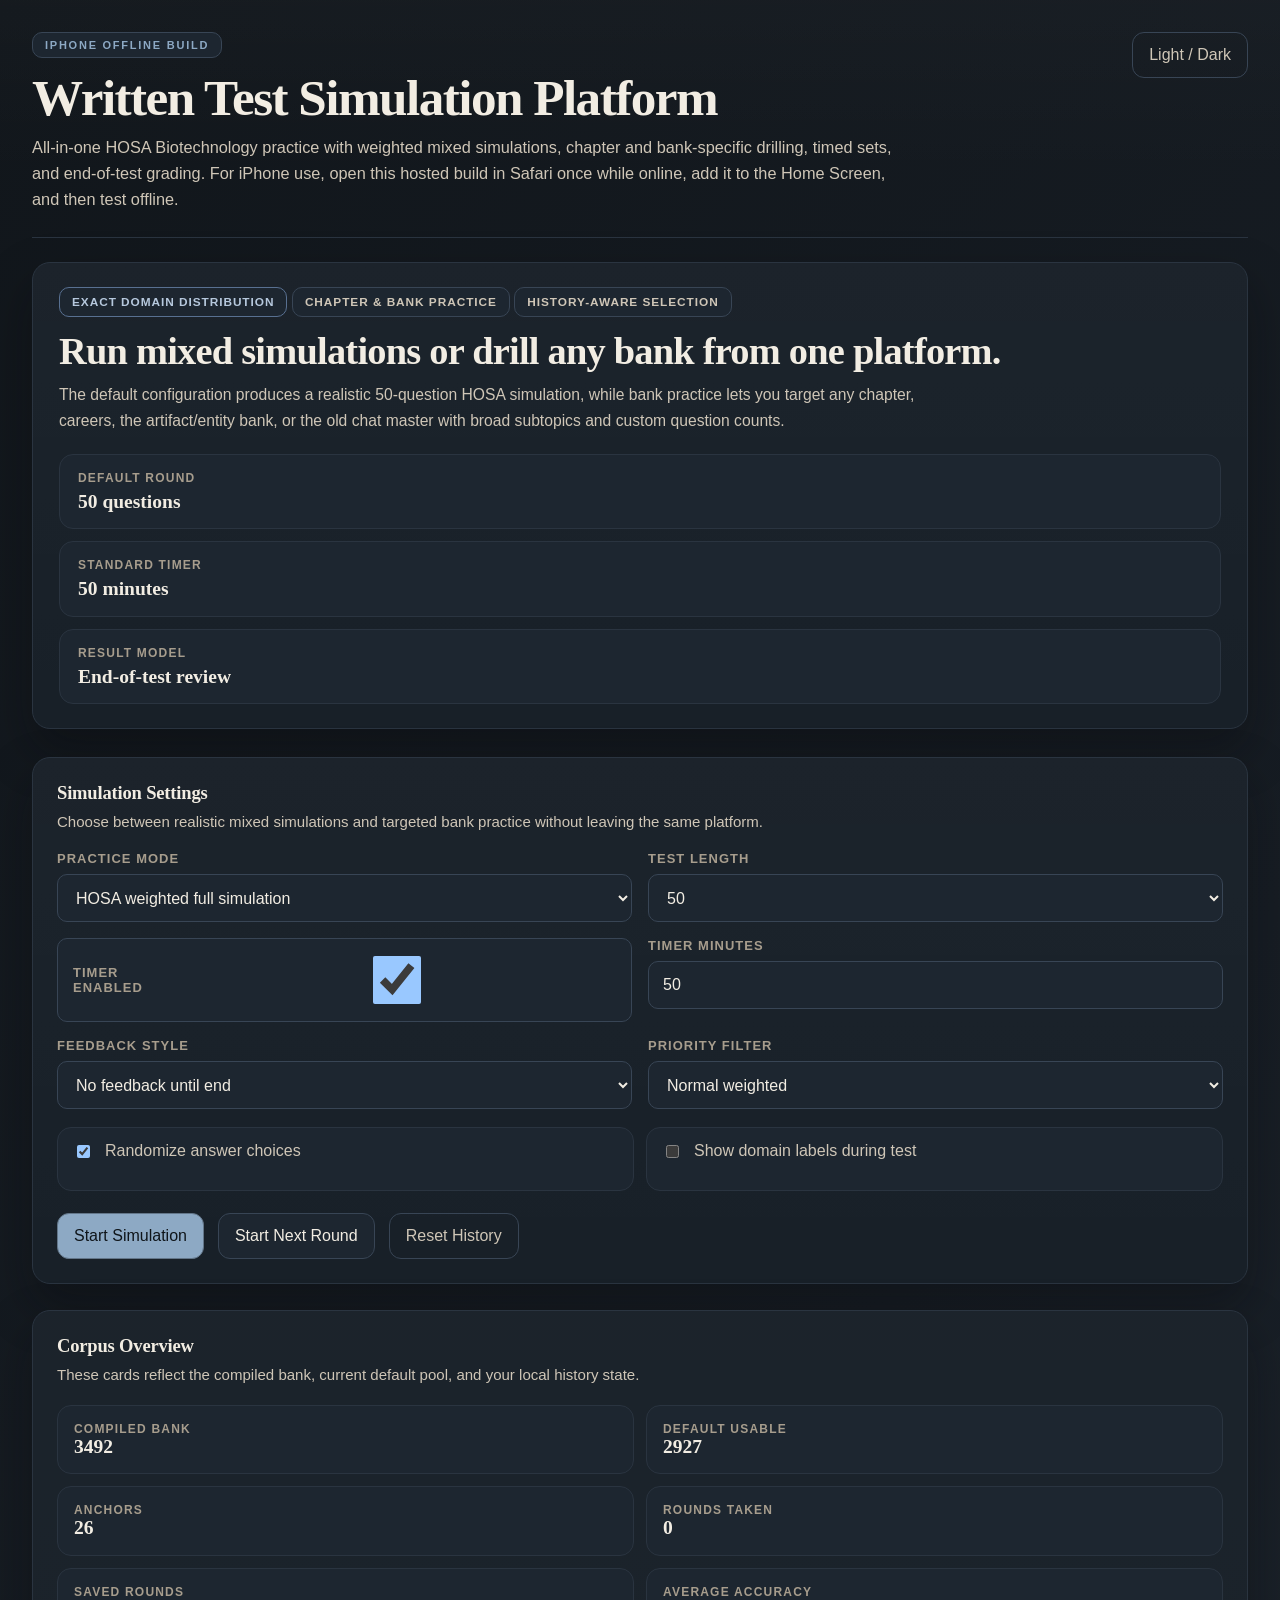
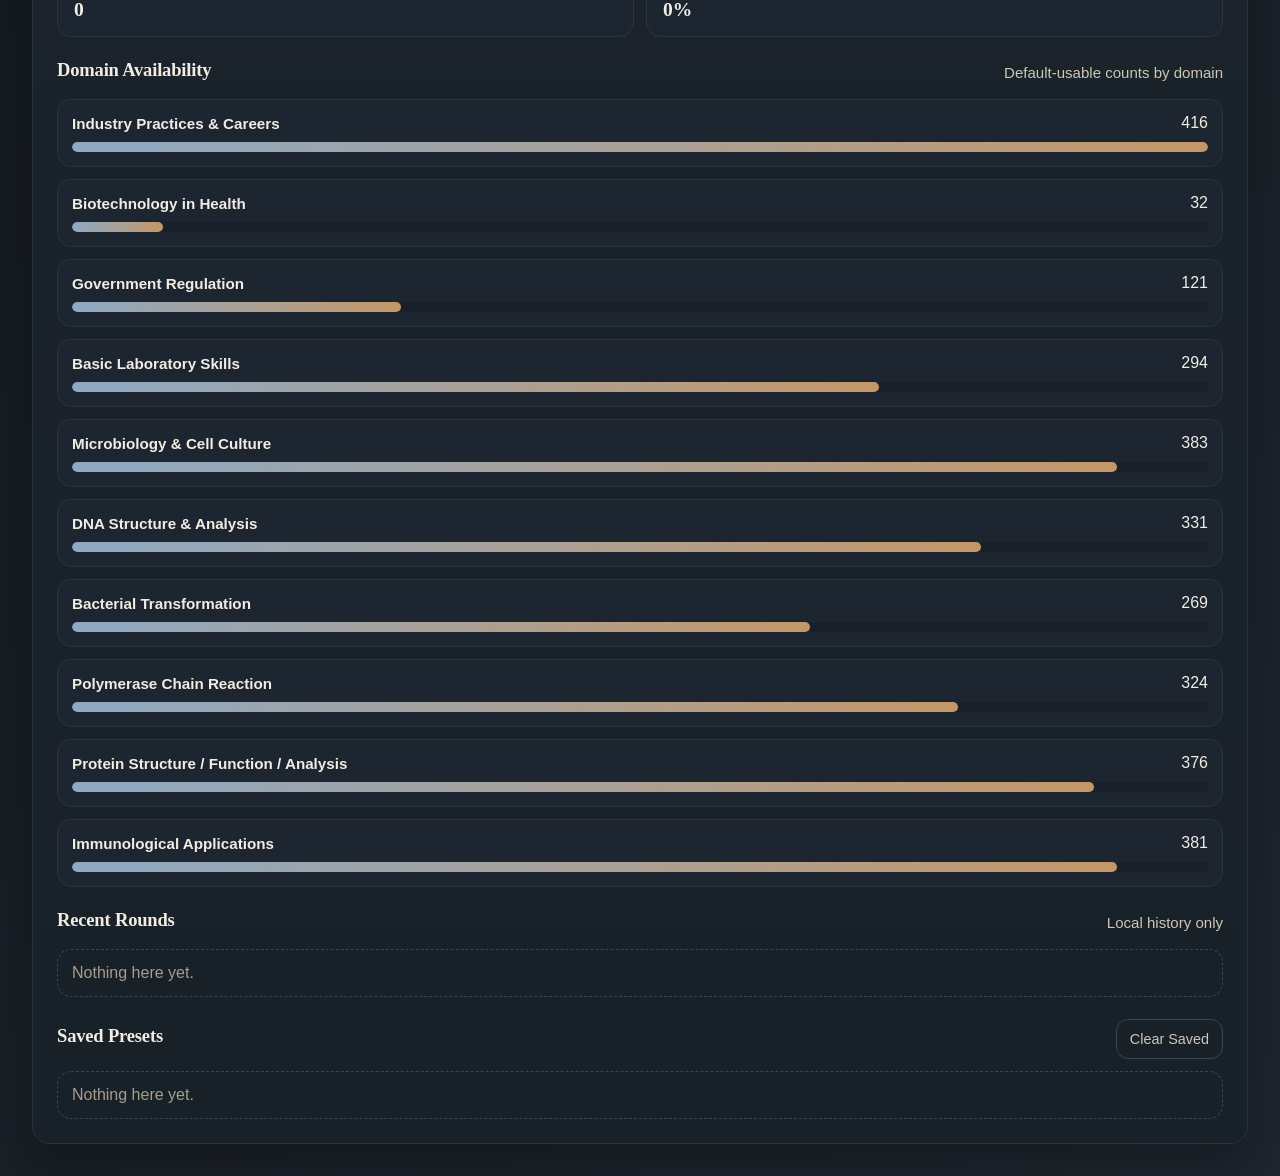
==== commit 4f8601eb: "Add files via upload" ====
--- a/index.html
+++ b/index.html
@@ -20,7 +20,7 @@
       <div class="brand-block">
         <span class="eyebrow">iPhone Offline Build</span>
         <h1>Written Test Simulation Platform</h1>
-        <p>Timed simulation generation from the deduplicated corpus with weighted selection, exact domain quotas, and end-of-test grading. For iPhone use, open this hosted build in Safari once while online, add it to the Home Screen, and then test offline.</p>
+        <p>All-in-one HOSA Biotechnology practice with weighted mixed simulations, chapter and bank-specific drilling, timed sets, and end-of-test grading. For iPhone use, open this hosted build in Safari once while online, add it to the Home Screen, and then test offline.</p>
       </div>
       <div class="topbar-actions">
         <button id="themeToggle" class="ghost-button" type="button">Light / Dark</button>
@@ -34,11 +34,11 @@
             <div class="hero-copy">
               <div>
                 <span class="chip chip-primary">Exact Domain Distribution</span>
-                <span class="chip chip-secondary">Timed Submission Model</span>
+                <span class="chip chip-secondary">Chapter & Bank Practice</span>
                 <span class="chip chip-secondary">History-Aware Selection</span>
               </div>
-              <h2>Generate a realistic HOSA Biotechnology written-test round.</h2>
-              <p>The default configuration produces a 50-question simulation, preserves the official domain balance, suppresses answer reveal until submission, and uses local recency and miss history to reduce stale repeats.</p>
+              <h2>Run mixed simulations or drill any bank from one platform.</h2>
+              <p>The default configuration produces a realistic 50-question HOSA simulation, while bank practice lets you target any chapter, careers, the artifact/entity bank, or the old chat master with broad subtopics and custom question counts.</p>
             </div>
 
             <div class="hero-summary">
@@ -62,21 +62,32 @@
           <section class="panel settings-panel">
             <div class="panel-head">
               <h3>Simulation Settings</h3>
-              <p>Build a realistic round or steer the generator toward specific practice goals.</p>
+              <p>Choose between realistic mixed simulations and targeted bank practice without leaving the same platform.</p>
             </div>
 
             <div class="form-grid">
               <label class="field">
-                <span>Question Mode</span>
+                <span>Practice Mode</span>
                 <select id="modeSelect">
                   <option value="hosa_weighted_full_simulation">HOSA weighted full simulation</option>
-                  <option value="high_yield_only">High-yield only</option>
-                  <option value="fresh_questions_only">Fresh questions only</option>
-                  <option value="missed_questions">Missed questions</option>
-                  <option value="weak_domains">Weak domains</option>
-                  <option value="custom_domain_mix">Custom domain mix</option>
-                  <option value="untimed_review_mode">Untimed review mode</option>
+                  <option value="high_yield_only">High-yield mixed drill</option>
+                  <option value="fresh_questions_only">Fresh mixed drill</option>
+                  <option value="missed_questions">Missed mixed drill</option>
+                  <option value="weak_domains">Weak-domain mixed drill</option>
+                  <option value="custom_domain_mix">Custom-domain simulation</option>
+                  <option value="bank_practice">Bank practice</option>
+                  <option value="untimed_review_mode">Untimed mixed review</option>
                 </select>
+              </label>
+
+              <label class="field hidden" id="bankField">
+                <span>Practice Bank</span>
+                <select id="bankSelect"></select>
+              </label>
+
+              <label class="field hidden" id="subtopicField">
+                <span>Broad Subtopic</span>
+                <select id="subtopicSelect"></select>
               </label>
 
               <label class="field">
@@ -122,17 +133,9 @@
                   <option value="include_low">Include low priority</option>
                 </select>
               </label>
-
-              <label class="field">
-                <span>Career Emphasis</span>
-                <select id="careerBiasSelect">
-                  <option value="education_training_bias" selected>Education/training bias</option>
-                  <option value="technician_task_bias">Technician-task bias</option>
-                  <option value="normal">Normal</option>
-                  <option value="exclude_careers">Exclude careers source</option>
-                </select>
-              </label>
-            </div>
+            </div>
+
+            <div id="bankSelectionSummary" class="selection-summary hidden"></div>
 
             <div class="toggle-grid">
               <label class="toggle-card">
@@ -142,26 +145,6 @@
               <label class="toggle-card">
                 <input id="showDomainToggle" type="checkbox">
                 <span>Show domain labels during test</span>
-              </label>
-              <label class="toggle-card">
-                <input id="chapterOnlyToggle" type="checkbox">
-                <span>Chapter-only sources</span>
-              </label>
-              <label class="toggle-card">
-                <input id="includeCareersToggle" type="checkbox" checked>
-                <span>Include careers source</span>
-              </label>
-              <label class="toggle-card">
-                <input id="includeEntityToggle" type="checkbox" checked>
-                <span>Include entity bank</span>
-              </label>
-              <label class="toggle-card">
-                <input id="includeOldChatToggle" type="checkbox" checked>
-                <span>Include old chat master</span>
-              </label>
-              <label class="toggle-card warning-toggle">
-                <input id="includeManualReviewToggle" type="checkbox">
-                <span>Allow manual-review questions</span>
               </label>
             </div>
 
@@ -182,8 +165,8 @@
 
           <section class="panel insights-panel">
             <div class="panel-head">
-              <h3>Platform Readiness</h3>
-              <p>These cards reflect the compiled bank, default exclusions, and your local history state.</p>
+              <h3>Corpus Overview</h3>
+              <p>These cards reflect the compiled bank, current default pool, and your local history state.</p>
             </div>
 
             <div class="stats-grid" id="overviewStats"></div>
@@ -273,6 +256,7 @@
             </div>
 
             <div class="panel question-card">
+              <div id="questionBackdropNumber" class="question-backdrop-number">01</div>
               <div class="question-card-head">
                 <h2 id="questionText">Question text</h2>
                 <button id="flagQuestionBtn" class="flag-button small-button" type="button">Flag for Review</button>
--- a/styles.css
+++ b/styles.css
@@ -336,6 +336,66 @@
   margin-top: 18px;
 }
 
+.selection-summary {
+  margin-top: 18px;
+  padding: 16px 18px;
+  border-radius: var(--radius-md);
+  border: 1px solid color-mix(in srgb, var(--accent) 22%, var(--line-soft));
+  background:
+    linear-gradient(180deg, rgba(255, 255, 255, 0.02), rgba(255, 255, 255, 0)),
+    color-mix(in srgb, var(--accent) 8%, var(--panel-alt));
+}
+
+.selection-summary-head {
+  display: flex;
+  justify-content: space-between;
+  gap: 12px;
+  align-items: center;
+  margin-bottom: 8px;
+}
+
+.selection-summary-head strong,
+.selection-summary-head span {
+  display: block;
+}
+
+.selection-summary-head strong {
+  font-size: 1rem;
+}
+
+.selection-summary-head span {
+  font-size: 0.78rem;
+  font-weight: 700;
+  letter-spacing: 0.08em;
+  text-transform: uppercase;
+  color: var(--text-muted);
+}
+
+.selection-summary p {
+  margin: 0;
+  color: var(--text-soft);
+  line-height: 1.6;
+}
+
+.selection-summary-meta {
+  display: grid;
+  gap: 6px;
+  margin-top: 12px;
+  font-size: 0.92rem;
+  color: var(--text-soft);
+}
+
+.selection-summary-warning {
+  margin-top: 12px;
+  padding: 10px 12px;
+  border-radius: 12px;
+  border: 1px solid color-mix(in srgb, var(--warning) 44%, var(--line-soft));
+  background: color-mix(in srgb, var(--warning) 10%, var(--panel-alt));
+  color: var(--warning);
+  font-size: 0.9rem;
+  line-height: 1.45;
+}
+
 .toggle-card {
   display: flex;
   gap: 12px;
@@ -723,11 +783,30 @@
 }
 
 .question-card {
+  position: relative;
+  overflow: hidden;
+  isolation: isolate;
   padding: 26px 24px 22px;
 }
 
 .question-card-head {
   align-items: flex-start;
+}
+
+.question-backdrop-number {
+  position: absolute;
+  top: 8px;
+  right: 18px;
+  z-index: 0;
+  font-family: var(--font-heading);
+  font-size: clamp(4.6rem, 12vw, 8rem);
+  font-weight: 700;
+  line-height: 0.9;
+  letter-spacing: -0.06em;
+  color: color-mix(in srgb, var(--accent) 26%, transparent);
+  opacity: 0.22;
+  pointer-events: none;
+  user-select: none;
 }
 
 .question-card-head .ghost-button {
@@ -772,6 +851,14 @@
   font-size: clamp(1.75rem, 2.8vw, 2.55rem);
   line-height: 1.08;
   letter-spacing: -0.03em;
+}
+
+.question-card-head,
+.question-meta-line,
+.choice-list,
+.feedback-box {
+  position: relative;
+  z-index: 1;
 }
 
 .question-meta-line {
@@ -1113,6 +1200,11 @@
   .footer-utility-row .ghost-button {
     width: 100%;
   }
+
+  .selection-summary-head {
+    flex-direction: column;
+    align-items: flex-start;
+  }
 }
 
 @media (max-width: 640px) {
@@ -1128,6 +1220,12 @@
     padding: 24px 18px 20px;
   }
 
+  .question-backdrop-number {
+    top: 10px;
+    right: 14px;
+    font-size: clamp(3.4rem, 16vw, 5.4rem);
+  }
+
   .choice-button {
     padding: 16px 15px;
   }
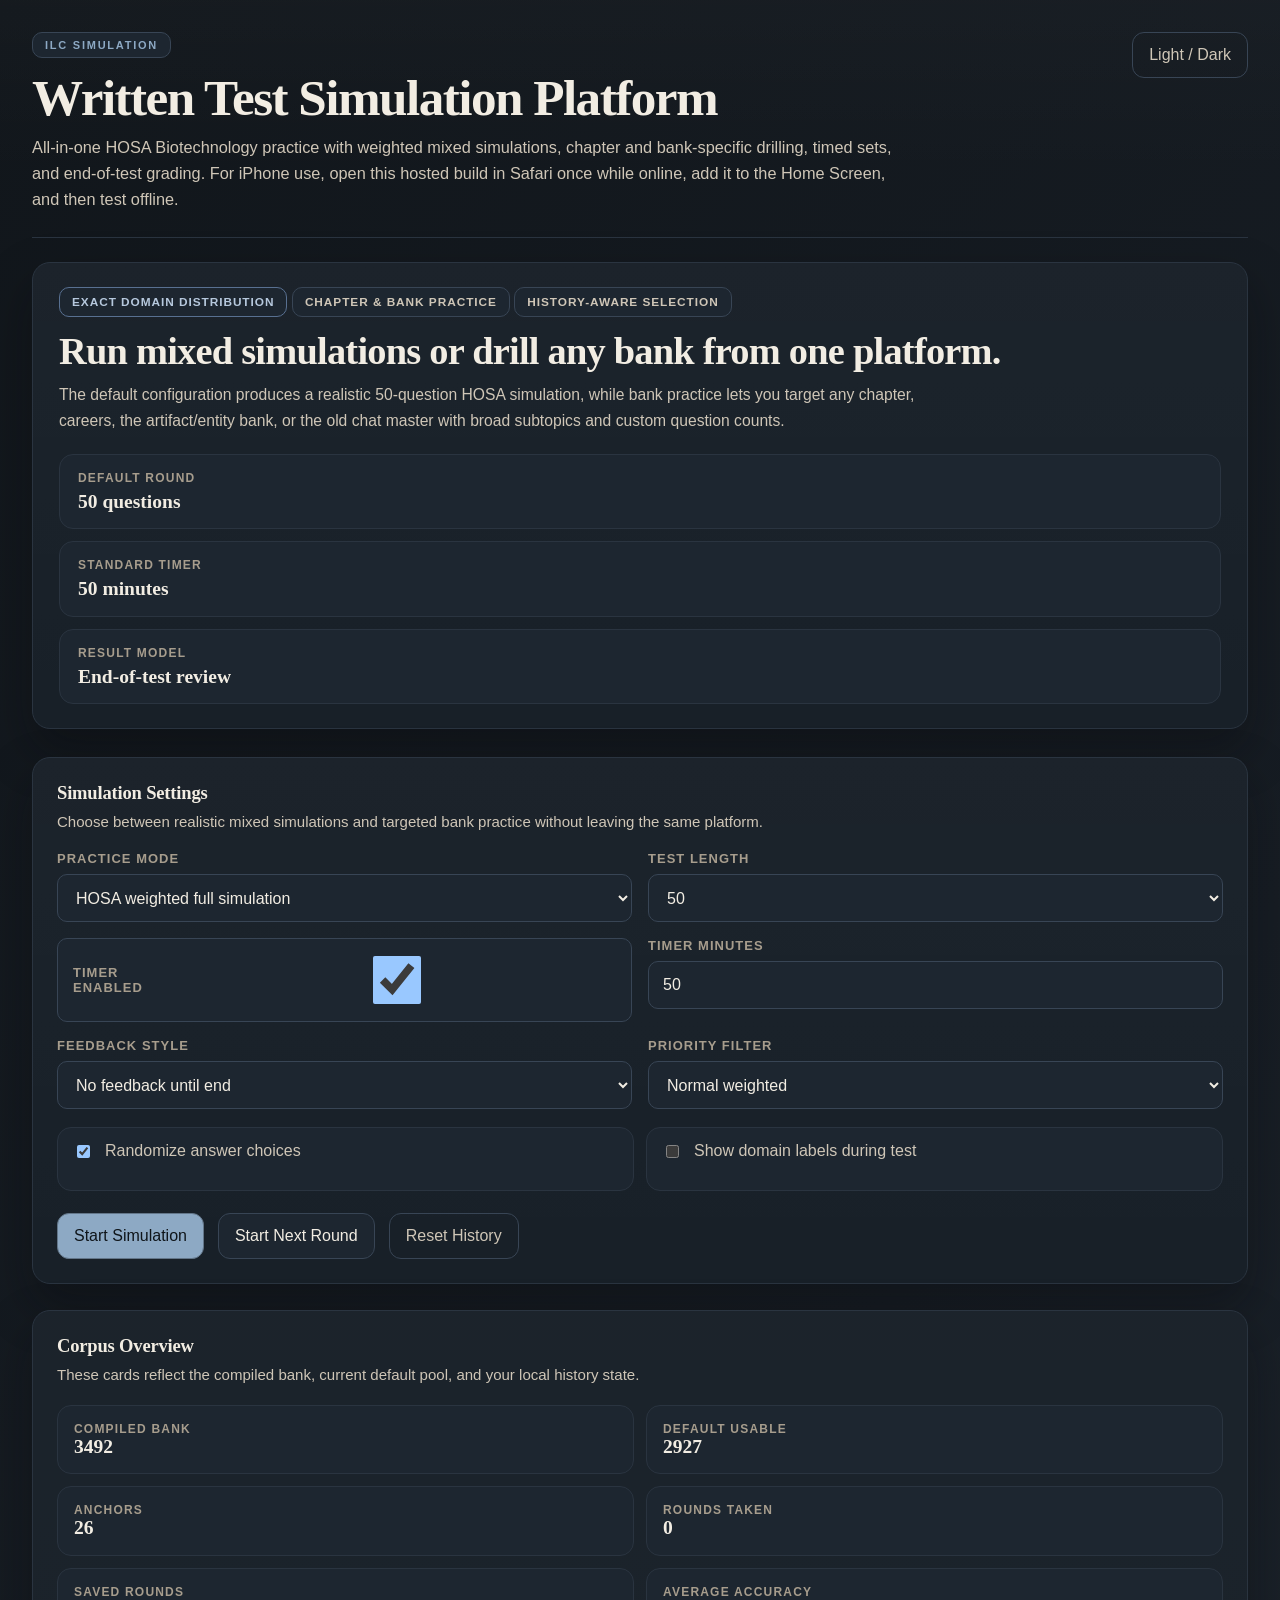
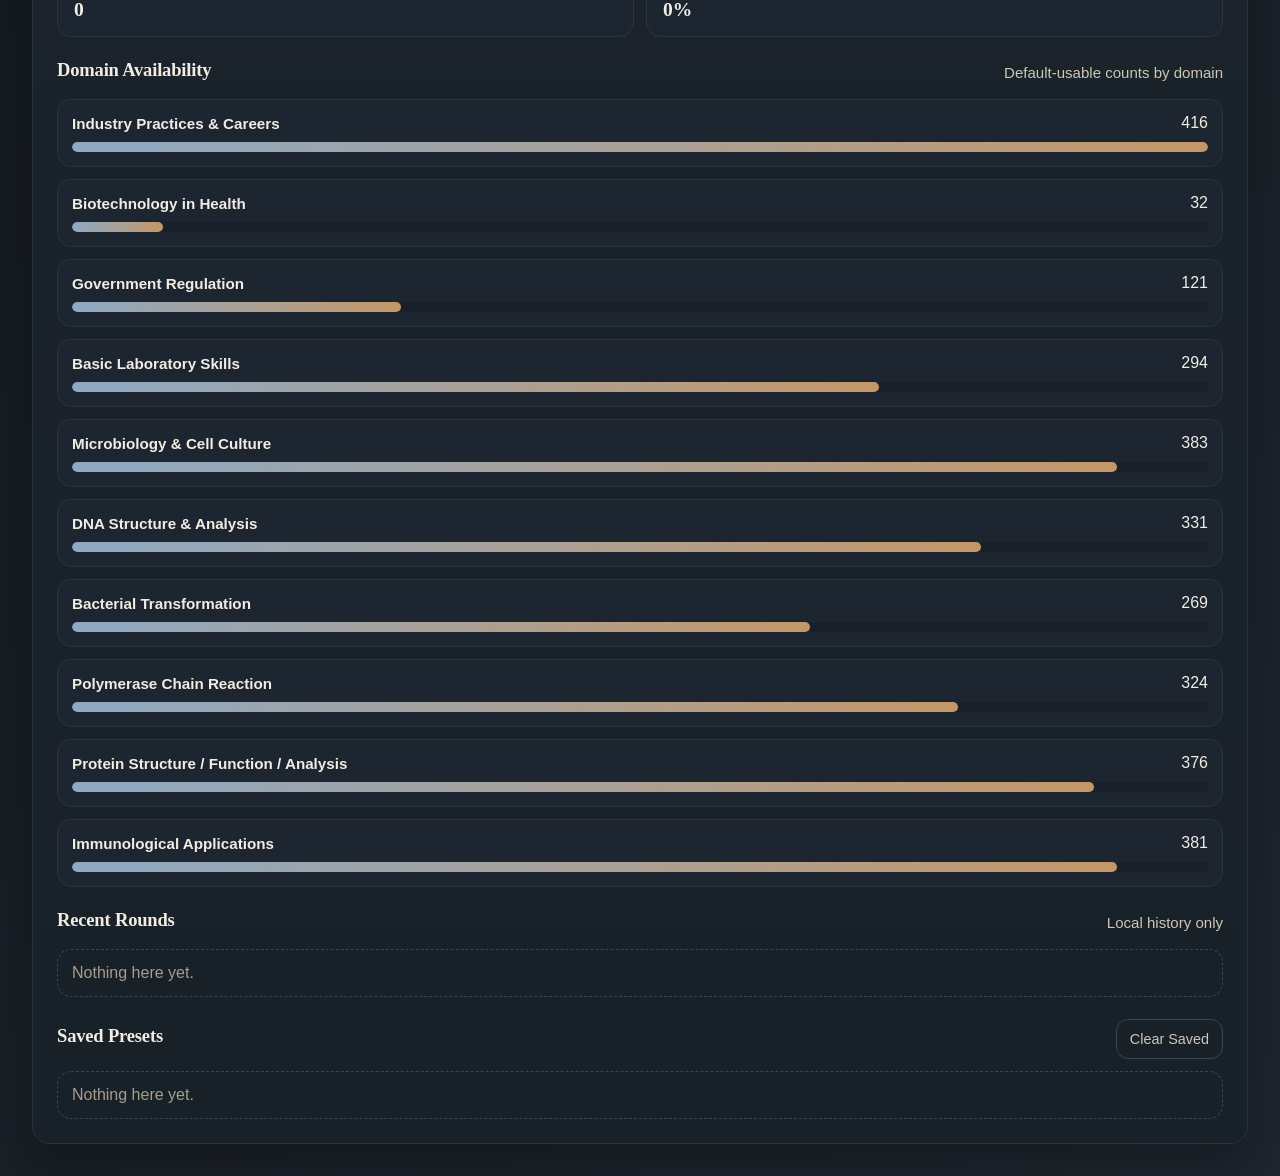
==== commit 5efb9cca: "Add files via upload" ====
--- a/index.html
+++ b/index.html
@@ -18,7 +18,7 @@
   <div class="app-shell">
     <header class="topbar">
       <div class="brand-block">
-        <span class="eyebrow">iPhone Offline Build</span>
+        <span class="eyebrow">ILC Simulation</span>
         <h1>Written Test Simulation Platform</h1>
         <p>All-in-one HOSA Biotechnology practice with weighted mixed simulations, chapter and bank-specific drilling, timed sets, and end-of-test grading. For iPhone use, open this hosted build in Safari once while online, add it to the Home Screen, and then test offline.</p>
       </div>
@@ -251,6 +251,9 @@
               </div>
               <div class="stage-head-right">
                 <span id="sourceChip" class="chip chip-muted">Source</span>
+                <button id="crossOutModeBtn" class="ghost-button small-button crossout-mode-button" type="button" aria-pressed="false" aria-label="Toggle cross out mode">
+                  <span class="crossout-mode-glyph" aria-hidden="true">ABC</span>
+                </button>
                 <button id="toggleNavigatorBtn" class="ghost-button small-button" type="button">Hide Navigation</button>
               </div>
             </div>
@@ -286,23 +289,30 @@
             <h2 id="resultsHeadline">Simulation Complete</h2>
             <p id="resultsSummaryText" class="muted-text"></p>
           </div>
-          <div class="results-score-block">
-            <div class="score-ring">
-              <strong id="scorePercent">0%</strong>
-              <span id="scoreRaw">0 / 0</span>
+          <div class="results-score-wrap">
+            <button id="resultsBackBtn" class="ghost-button small-button results-back-button" type="button">Back to Setup</button>
+            <div class="results-score-block">
+              <div id="scoreRing" class="score-ring">
+                <strong id="scorePercent">0%</strong>
+                <span id="scoreRaw">0 / 0</span>
+              </div>
+            </div>
+            <div class="results-judgement-block">
+              <strong id="resultsJudgement">Average</strong>
+              <p id="resultsEncouragement" class="muted-text">Your final score summary will appear here after submission.</p>
             </div>
           </div>
         </div>
 
         <div class="results-grid">
-          <section class="panel">
+          <section class="panel results-panel">
             <div class="panel-head">
               <h3>Performance Snapshot</h3>
             </div>
             <div class="stats-grid" id="resultsStats"></div>
           </section>
 
-          <section class="panel">
+          <section class="panel results-panel">
             <div class="panel-head">
               <h3>Domain Performance</h3>
             </div>
@@ -310,17 +320,15 @@
           </section>
         </div>
 
-        <section class="panel action-panel">
+        <section class="panel action-panel results-panel">
           <div class="action-row">
             <button id="retryMissedBtn" class="primary-button" type="button">Retry Missed Questions</button>
             <button id="newSimulationBtn" class="secondary-button" type="button">Generate New Test</button>
             <button id="saveRoundBtn" class="secondary-button" type="button">Save This Round</button>
-            <button id="exportJsonBtn" class="ghost-button" type="button">Export JSON</button>
-            <button id="exportTextBtn" class="ghost-button" type="button">Export Text</button>
           </div>
         </section>
 
-        <section class="panel">
+        <section class="panel results-panel review-panel">
           <div class="panel-head">
             <h3>Review</h3>
             <p>Missed, flagged, and source-backed explanations are shown only after submission.</p>
--- a/styles.css
+++ b/styles.css
@@ -782,6 +782,48 @@
   margin-left: auto;
 }
 
+.crossout-mode-button {
+  width: 42px;
+  min-width: 42px;
+  padding: 0;
+  display: inline-flex;
+  align-items: center;
+  justify-content: center;
+}
+
+.crossout-mode-button.is-active {
+  color: var(--beige-surface);
+  border-color: color-mix(in srgb, var(--beige-surface) 62%, var(--line-med));
+  background: color-mix(in srgb, var(--accent) 24%, var(--panel-alt));
+}
+
+.crossout-mode-glyph,
+.choice-crossout-glyph {
+  position: relative;
+  display: inline-flex;
+  align-items: center;
+  justify-content: center;
+  font-weight: 800;
+  letter-spacing: 0.04em;
+}
+
+.crossout-mode-glyph {
+  font-size: 0.82rem;
+}
+
+.crossout-mode-glyph::after,
+.choice-crossout-glyph::after {
+  content: "";
+  position: absolute;
+  inset: 50% -6%;
+  height: 2px;
+  border-radius: 999px;
+  background: currentColor;
+  transform: translateY(-50%) rotate(-28deg);
+  transform-origin: center;
+  opacity: 0.9;
+}
+
 .question-card {
   position: relative;
   overflow: hidden;
@@ -876,6 +918,17 @@
   margin-top: 18px;
 }
 
+.choice-row {
+  display: grid;
+  grid-template-columns: minmax(0, 1fr);
+  gap: 12px;
+  align-items: center;
+}
+
+.choice-row.crossout-mode-on {
+  grid-template-columns: minmax(0, 1fr) 44px;
+}
+
 .choice-button {
   display: flex;
   gap: 14px;
@@ -900,6 +953,17 @@
   background: color-mix(in srgb, var(--accent) 15%, var(--panel-alt));
 }
 
+.choice-button.is-crossed-out {
+  opacity: 0.54;
+  border-style: dashed;
+}
+
+.choice-button.is-crossed-out .choice-copy {
+  text-decoration: line-through;
+  text-decoration-thickness: 2px;
+  color: var(--text-muted);
+}
+
 .choice-button.correct {
   border-color: color-mix(in srgb, var(--success) 55%, var(--line-soft));
   background: color-mix(in srgb, var(--success) 13%, var(--panel-alt));
@@ -931,6 +995,39 @@
   line-height: 1.42;
 }
 
+.choice-crossout-toggle {
+  width: 44px;
+  height: 44px;
+  padding: 0;
+  border-radius: 50%;
+  border: 1px solid var(--line-med);
+  background: color-mix(in srgb, var(--panel-alt) 78%, var(--panel-strong));
+  color: var(--text-soft);
+  display: inline-flex;
+  align-items: center;
+  justify-content: center;
+  transition: background 140ms ease, border-color 140ms ease, color 140ms ease, transform 140ms ease;
+}
+
+.choice-crossout-toggle:hover {
+  transform: translateY(-1px);
+  border-color: var(--line-strong);
+  color: var(--text-main);
+}
+
+.choice-crossout-toggle.is-crossed {
+  border-color: color-mix(in srgb, var(--danger) 46%, var(--line-soft));
+  background: color-mix(in srgb, var(--danger) 12%, var(--panel-alt));
+  color: #e5b1b1;
+}
+
+.choice-crossout-glyph {
+  width: 24px;
+  height: 24px;
+  font-size: 0.95rem;
+  line-height: 1;
+}
+
 .stage-footer {
   display: grid;
   gap: 16px;
@@ -1071,11 +1168,40 @@
 }
 
 .results-hero {
-  display: flex;
-  justify-content: space-between;
-  gap: 24px;
+  display: grid;
+  grid-template-columns: minmax(0, 1.2fr) minmax(280px, 0.8fr);
+  gap: 26px;
   align-items: center;
   margin-bottom: 24px;
+  padding: 28px 30px;
+}
+
+.results-hero-left {
+  display: grid;
+  gap: 12px;
+}
+
+.results-hero-left h2 {
+  margin: 0;
+  font-size: clamp(2rem, 4vw, 3.1rem);
+  line-height: 1;
+  letter-spacing: -0.03em;
+}
+
+.results-hero-left .muted-text {
+  margin: 0;
+  font-size: 1rem;
+  line-height: 1.65;
+}
+
+.results-score-wrap {
+  display: grid;
+  justify-items: end;
+  gap: 14px;
+}
+
+.results-back-button {
+  justify-self: end;
 }
 
 .results-score-block {
@@ -1084,8 +1210,8 @@
 }
 
 .score-ring {
-  width: 156px;
-  height: 156px;
+  width: 196px;
+  height: 196px;
   border-radius: 50%;
   border: 8px solid color-mix(in srgb, var(--accent) 26%, var(--line-soft));
   display: flex;
@@ -1093,46 +1219,190 @@
   justify-content: center;
   align-items: center;
   background: radial-gradient(circle, color-mix(in srgb, var(--accent) 14%, transparent), transparent 72%);
+  transition: border-color 180ms ease, background 180ms ease, box-shadow 180ms ease, color 180ms ease;
 }
 
 .score-ring strong {
   font-family: var(--font-heading);
-  font-size: 2.15rem;
+  font-size: clamp(2.85rem, 5vw, 3.9rem);
+  line-height: 0.95;
 }
 
 .score-ring span {
   color: var(--text-soft);
-}
-
-.review-list {
-  display: grid;
-  gap: 14px;
-}
-
-.review-card {
-  padding: 16px;
+  margin-top: 6px;
+  font-size: 1rem;
+}
+
+.score-ring-excellent,
+.score-ring-very_good,
+.score-ring-good {
+  border-color: color-mix(in srgb, var(--success) 66%, var(--line-soft));
+  background: radial-gradient(circle, color-mix(in srgb, var(--success) 20%, transparent), transparent 72%);
+  box-shadow: 0 16px 32px rgba(40, 82, 52, 0.18);
+}
+
+.score-ring-excellent strong,
+.score-ring-very_good strong,
+.score-ring-good strong {
+  color: #9fd3a2;
+}
+
+.score-ring-above_average {
+  border-color: color-mix(in srgb, var(--warning) 58%, var(--line-soft));
+  background: radial-gradient(circle, color-mix(in srgb, var(--warning) 16%, transparent), transparent 72%);
+}
+
+.score-ring-average {
+  border-color: color-mix(in srgb, var(--accent) 42%, var(--line-soft));
+}
+
+.score-ring-below_average {
+  border-color: color-mix(in srgb, var(--danger) 62%, var(--line-soft));
+  background: radial-gradient(circle, color-mix(in srgb, var(--danger) 18%, transparent), transparent 72%);
+}
+
+.score-ring-below_average strong {
+  color: #d8a3a3;
+}
+
+.results-judgement-block {
+  width: min(100%, 360px);
+  padding: 16px 18px;
   border-radius: var(--radius-md);
   border: 1px solid var(--line-soft);
   background: var(--panel-alt);
 }
 
+.results-judgement-block strong {
+  display: block;
+  margin-bottom: 8px;
+  font-family: var(--font-heading);
+  font-size: 1.5rem;
+  line-height: 1.05;
+  color: var(--text-main);
+}
+
+.results-judgement-block .muted-text {
+  margin: 0;
+}
+
+.results-grid {
+  display: grid;
+  grid-template-columns: minmax(0, 1fr) minmax(0, 1fr);
+  gap: 24px;
+  align-items: start;
+  margin-bottom: 22px;
+}
+
+.results-panel {
+  padding: 24px 26px;
+}
+
+.results-panel .panel-head {
+  margin-bottom: 16px;
+}
+
+.results-panel .stats-grid,
+.results-panel .domain-bars,
+.review-panel .review-list {
+  margin-top: 0;
+}
+
+.action-panel .action-row {
+  margin-top: 0;
+  gap: 16px;
+}
+
+.action-panel .action-row button {
+  min-width: 192px;
+}
+
+.review-panel .panel-head {
+  margin-bottom: 20px;
+}
+
+.review-list {
+  display: grid;
+  gap: 18px;
+}
+
+.review-card {
+  padding: 22px 20px;
+  border-radius: var(--radius-md);
+  border: 1px solid var(--line-soft);
+  background: var(--panel-alt);
+}
+
+.review-card.is-correct {
+  border-color: color-mix(in srgb, var(--success) 34%, var(--line-soft));
+}
+
+.review-card.is-not-correct {
+  border-color: color-mix(in srgb, var(--danger) 38%, var(--line-soft));
+}
+
 .review-card-head {
   display: flex;
   justify-content: space-between;
-  gap: 12px;
+  gap: 16px;
   align-items: flex-start;
-  margin-bottom: 10px;
+  margin-bottom: 16px;
 }
 
 .review-card-head h4 {
   margin: 0;
-  font-size: 1rem;
+  font-size: 1.1rem;
+  line-height: 1.4;
+}
+
+.review-chip-stack {
+  display: flex;
+  flex-wrap: wrap;
+  gap: 10px;
+  justify-content: flex-end;
+}
+
+.review-status-chip {
+  display: inline-flex;
+  align-items: center;
+  justify-content: center;
+  min-height: 38px;
+  padding: 8px 14px;
+  border-radius: 12px;
+  border: 1px solid var(--line-med);
+  font-size: 0.78rem;
+  font-weight: 800;
+  letter-spacing: 0.08em;
+  text-transform: uppercase;
+}
+
+.review-status-correct {
+  color: #9fd3a2;
+  border-color: color-mix(in srgb, var(--success) 56%, var(--line-soft));
+  background: color-mix(in srgb, var(--success) 12%, var(--panel-alt));
+}
+
+.review-status-not-correct {
+  color: #e6b1b1;
+  border-color: color-mix(in srgb, var(--danger) 60%, var(--line-soft));
+  background: color-mix(in srgb, var(--danger) 12%, var(--panel-alt));
+}
+
+.review-flagged-chip {
+  color: var(--beige-surface);
+  border-color: color-mix(in srgb, var(--accent-3) 48%, var(--line-soft));
+  background: color-mix(in srgb, var(--accent-3) 14%, var(--panel-alt));
 }
 
 .review-meta,
 .review-block {
   font-size: 0.94rem;
   line-height: 1.6;
+}
+
+.review-block + .review-block {
+  margin-top: 8px;
 }
 
 .review-block strong {
@@ -1158,7 +1428,6 @@
   }
 
   .topbar,
-  .results-hero,
   .stage-head,
   .question-card-head {
     flex-direction: column;
@@ -1182,6 +1451,24 @@
     font-size: clamp(1.7rem, 6vw, 2.4rem);
   }
 
+  .stage-head {
+    align-items: stretch;
+  }
+
+  .stage-head-left,
+  .stage-head-right {
+    width: 100%;
+  }
+
+  .stage-head-right {
+    margin-left: 0;
+    display: grid;
+    grid-template-columns: minmax(0, 1fr) auto auto;
+    gap: 10px;
+    align-items: center;
+    justify-content: stretch;
+  }
+
   .question-stage {
     gap: 20px;
   }
@@ -1193,6 +1480,19 @@
     border-radius: 16px;
   }
 
+  .results-hero {
+    grid-template-columns: 1fr;
+    padding: 24px 22px;
+  }
+
+  .results-score-wrap {
+    justify-items: start;
+  }
+
+  .results-judgement-block {
+    width: 100%;
+  }
+
   .footer-utility-row {
     justify-content: stretch;
   }
@@ -1218,6 +1518,14 @@
 
   .question-card {
     padding: 24px 18px 20px;
+  }
+
+  .results-panel {
+    padding: 20px 18px;
+  }
+
+  .review-card {
+    padding: 18px 16px;
   }
 
   .question-backdrop-number {
@@ -1230,6 +1538,16 @@
     padding: 16px 15px;
   }
 
+  .choice-row.crossout-mode-on {
+    grid-template-columns: minmax(0, 1fr) 40px;
+    gap: 10px;
+  }
+
+  .choice-crossout-toggle {
+    width: 40px;
+    height: 40px;
+  }
+
   .choice-copy {
     font-size: 1rem;
   }
@@ -1243,6 +1561,10 @@
     justify-content: center;
   }
 
+  .results-back-button {
+    justify-self: start;
+  }
+
   .footer-nav-row {
     grid-template-columns: minmax(0, 1fr) minmax(0, 1fr);
     gap: 14px;
@@ -1253,6 +1575,24 @@
     font-size: 1rem;
   }
 
+  .score-ring {
+    width: 176px;
+    height: 176px;
+  }
+
+  .action-panel .action-row button {
+    width: 100%;
+    min-width: 0;
+  }
+
+  .review-card-head {
+    flex-direction: column;
+  }
+
+  .review-chip-stack {
+    justify-content: flex-start;
+  }
+
   .modal-backdrop {
     padding: 14px;
   }
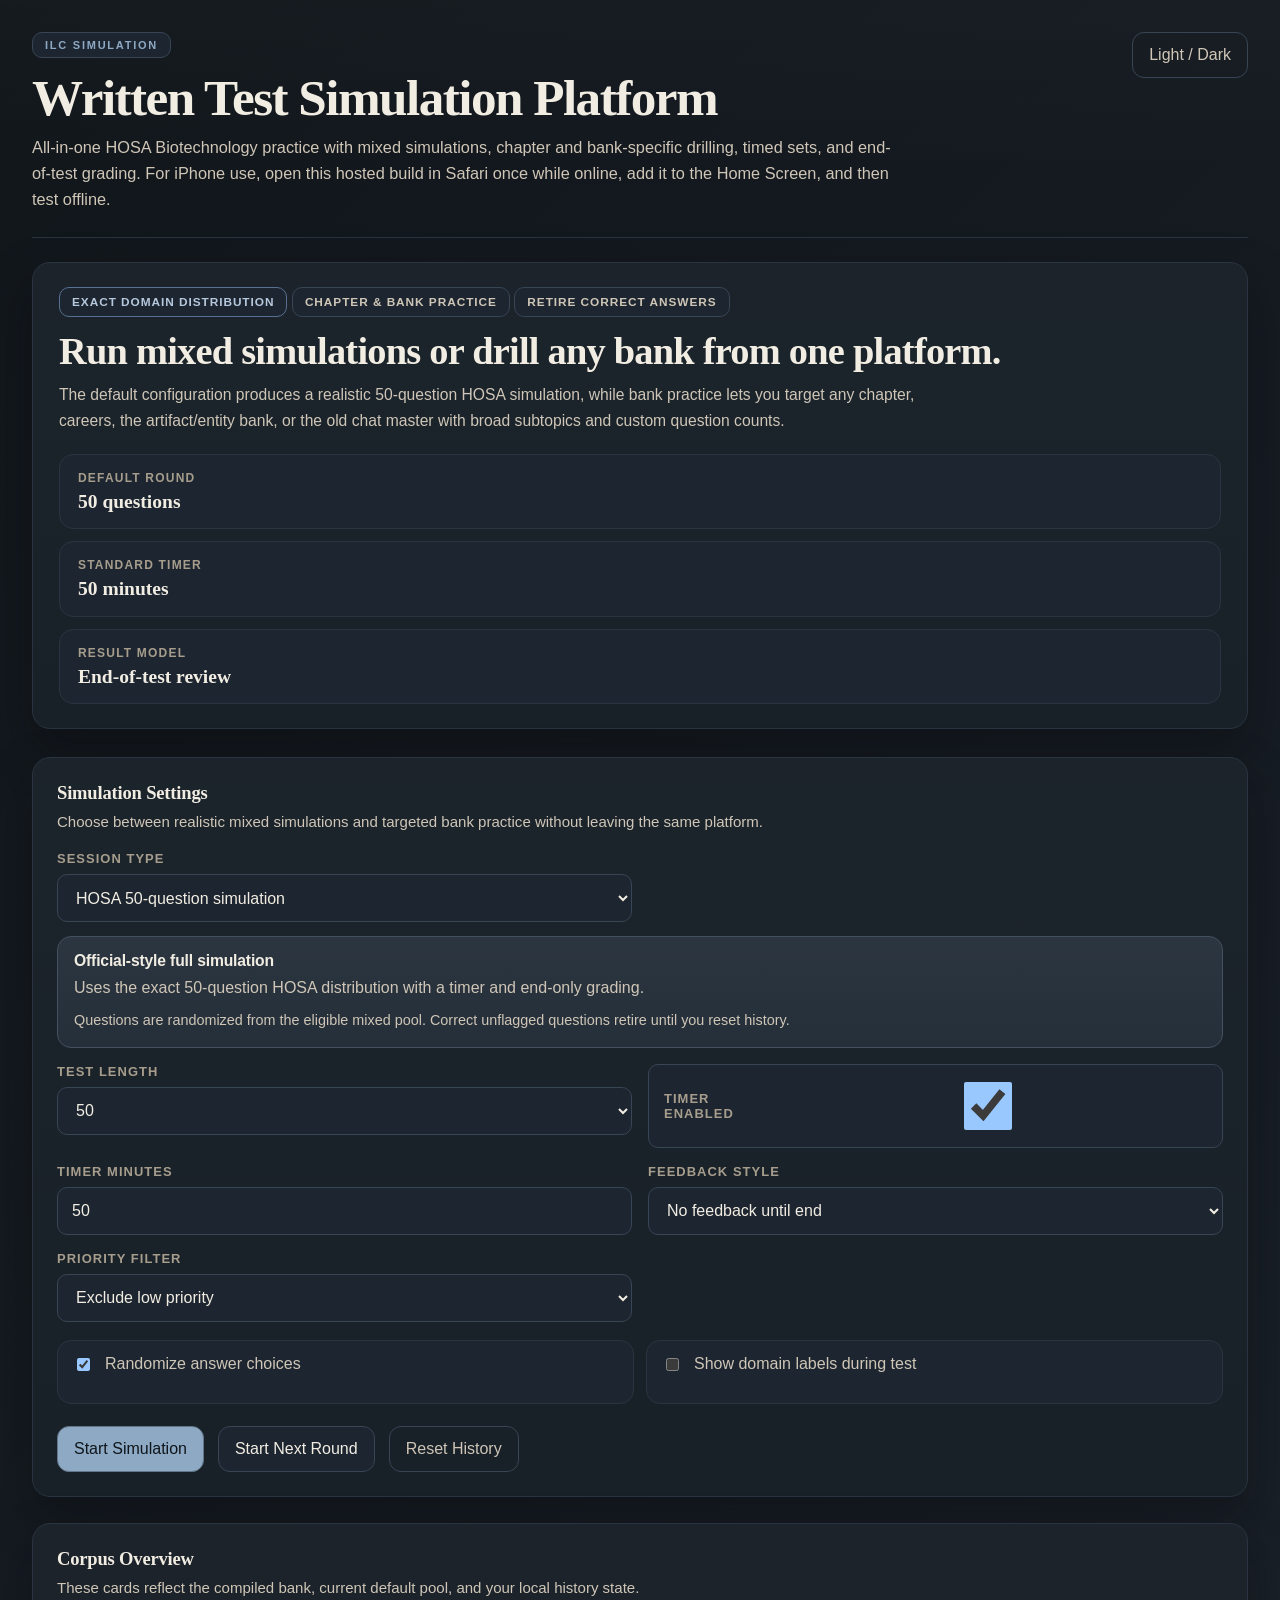
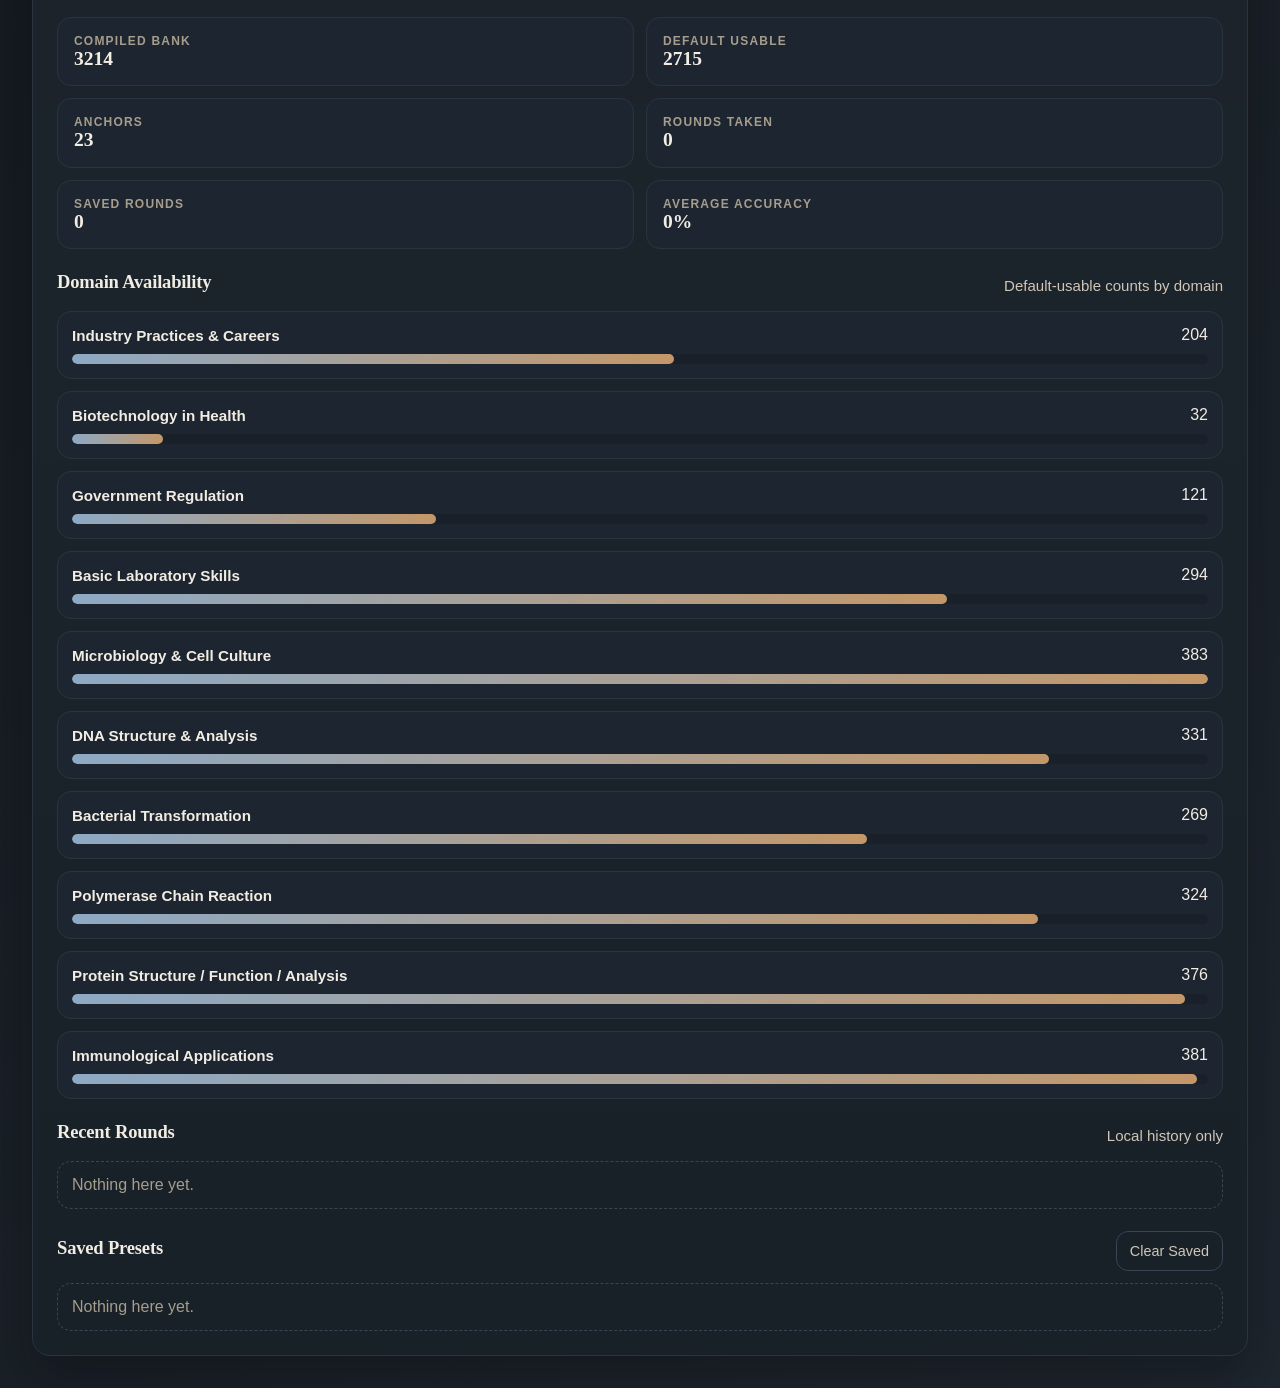
==== commit dffed28a: "Add files via upload" ====
--- a/index.html
+++ b/index.html
@@ -20,7 +20,7 @@
       <div class="brand-block">
         <span class="eyebrow">ILC Simulation</span>
         <h1>Written Test Simulation Platform</h1>
-        <p>All-in-one HOSA Biotechnology practice with weighted mixed simulations, chapter and bank-specific drilling, timed sets, and end-of-test grading. For iPhone use, open this hosted build in Safari once while online, add it to the Home Screen, and then test offline.</p>
+        <p>All-in-one HOSA Biotechnology practice with mixed simulations, chapter and bank-specific drilling, timed sets, and end-of-test grading. For iPhone use, open this hosted build in Safari once while online, add it to the Home Screen, and then test offline.</p>
       </div>
       <div class="topbar-actions">
         <button id="themeToggle" class="ghost-button" type="button">Light / Dark</button>
@@ -35,7 +35,7 @@
               <div>
                 <span class="chip chip-primary">Exact Domain Distribution</span>
                 <span class="chip chip-secondary">Chapter & Bank Practice</span>
-                <span class="chip chip-secondary">History-Aware Selection</span>
+                <span class="chip chip-secondary">Retire Correct Answers</span>
               </div>
               <h2>Run mixed simulations or drill any bank from one platform.</h2>
               <p>The default configuration produces a realistic 50-question HOSA simulation, while bank practice lets you target any chapter, careers, the artifact/entity bank, or the old chat master with broad subtopics and custom question counts.</p>
@@ -67,18 +67,20 @@
 
             <div class="form-grid">
               <label class="field">
-                <span>Practice Mode</span>
+                <span>Session Type</span>
                 <select id="modeSelect">
-                  <option value="hosa_weighted_full_simulation">HOSA weighted full simulation</option>
-                  <option value="high_yield_only">High-yield mixed drill</option>
-                  <option value="fresh_questions_only">Fresh mixed drill</option>
-                  <option value="missed_questions">Missed mixed drill</option>
-                  <option value="weak_domains">Weak-domain mixed drill</option>
-                  <option value="custom_domain_mix">Custom-domain simulation</option>
-                  <option value="bank_practice">Bank practice</option>
+                  <option value="hosa_weighted_full_simulation">HOSA 50-question simulation</option>
+                  <option value="high_yield_only">High-yield mixed review</option>
+                  <option value="fresh_questions_only">Unseen-question mixed review</option>
+                  <option value="missed_questions">Retry missed / flagged</option>
+                  <option value="weak_domains">Weak-domain recovery</option>
+                  <option value="custom_domain_mix">Custom domain simulation</option>
+                  <option value="bank_practice">Single-bank practice</option>
                   <option value="untimed_review_mode">Untimed mixed review</option>
                 </select>
               </label>
+
+              <div id="modeDescriptor" class="mode-brief"></div>
 
               <label class="field hidden" id="bankField">
                 <span>Practice Bank</span>
@@ -127,10 +129,9 @@
               <label class="field">
                 <span>Priority Filter</span>
                 <select id="priorityModeSelect">
-                  <option value="normal_weighted" selected>Normal weighted</option>
+                  <option value="include_all">Include everything</option>
                   <option value="gold_high_only">Gold / high-yield only</option>
-                  <option value="exclude_low">Exclude low priority</option>
-                  <option value="include_low">Include low priority</option>
+                  <option value="exclude_low" selected>Exclude low priority</option>
                 </select>
               </label>
             </div>
@@ -322,7 +323,7 @@
 
         <section class="panel action-panel results-panel">
           <div class="action-row">
-            <button id="retryMissedBtn" class="primary-button" type="button">Retry Missed Questions</button>
+            <button id="retryMissedBtn" class="primary-button" type="button">Retry Missed / Flagged Questions</button>
             <button id="newSimulationBtn" class="secondary-button" type="button">Generate New Test</button>
             <button id="saveRoundBtn" class="secondary-button" type="button">Save This Round</button>
           </div>
--- a/styles.css
+++ b/styles.css
@@ -319,6 +319,46 @@
   color: var(--text-main);
 }
 
+.mode-brief {
+  grid-column: 1 / -1;
+  margin-top: -2px;
+  padding: 15px 16px;
+  border-radius: var(--radius-md);
+  border: 1px solid color-mix(in srgb, var(--accent) 24%, var(--line-soft));
+  background:
+    linear-gradient(180deg, rgba(255, 255, 255, 0.03), rgba(255, 255, 255, 0)),
+    color-mix(in srgb, var(--accent) 7%, var(--panel-alt));
+}
+
+.mode-brief-top {
+  display: flex;
+  align-items: center;
+  justify-content: space-between;
+  gap: 10px;
+}
+
+.mode-brief strong {
+  display: block;
+  font-size: 0.98rem;
+  letter-spacing: -0.01em;
+}
+
+.mode-brief p,
+.mode-brief-note {
+  margin: 0;
+  color: var(--text-soft);
+  line-height: 1.55;
+}
+
+.mode-brief p {
+  margin-top: 6px;
+}
+
+.mode-brief-note {
+  margin-top: 8px;
+  font-size: 0.9rem;
+}
+
 .toggle-field {
   flex-direction: row;
   justify-content: space-between;
@@ -1087,8 +1127,19 @@
 }
 
 .feedback-box.correct {
-  border-color: color-mix(in srgb, var(--success) 55%, var(--line-soft));
-  background: color-mix(in srgb, var(--success) 10%, var(--panel-alt));
+  border-color: color-mix(in srgb, #66b17b 62%, var(--line-soft));
+  background:
+    linear-gradient(180deg, rgba(102, 177, 123, 0.11), rgba(102, 177, 123, 0.04)),
+    color-mix(in srgb, #66b17b 9%, var(--panel-alt));
+  color: #d8f0de;
+}
+
+.feedback-box.correct strong {
+  color: #8fd4a1;
+}
+
+.feedback-box.correct .review-block strong {
+  color: #9ddbaf;
 }
 
 .feedback-box.incorrect {
